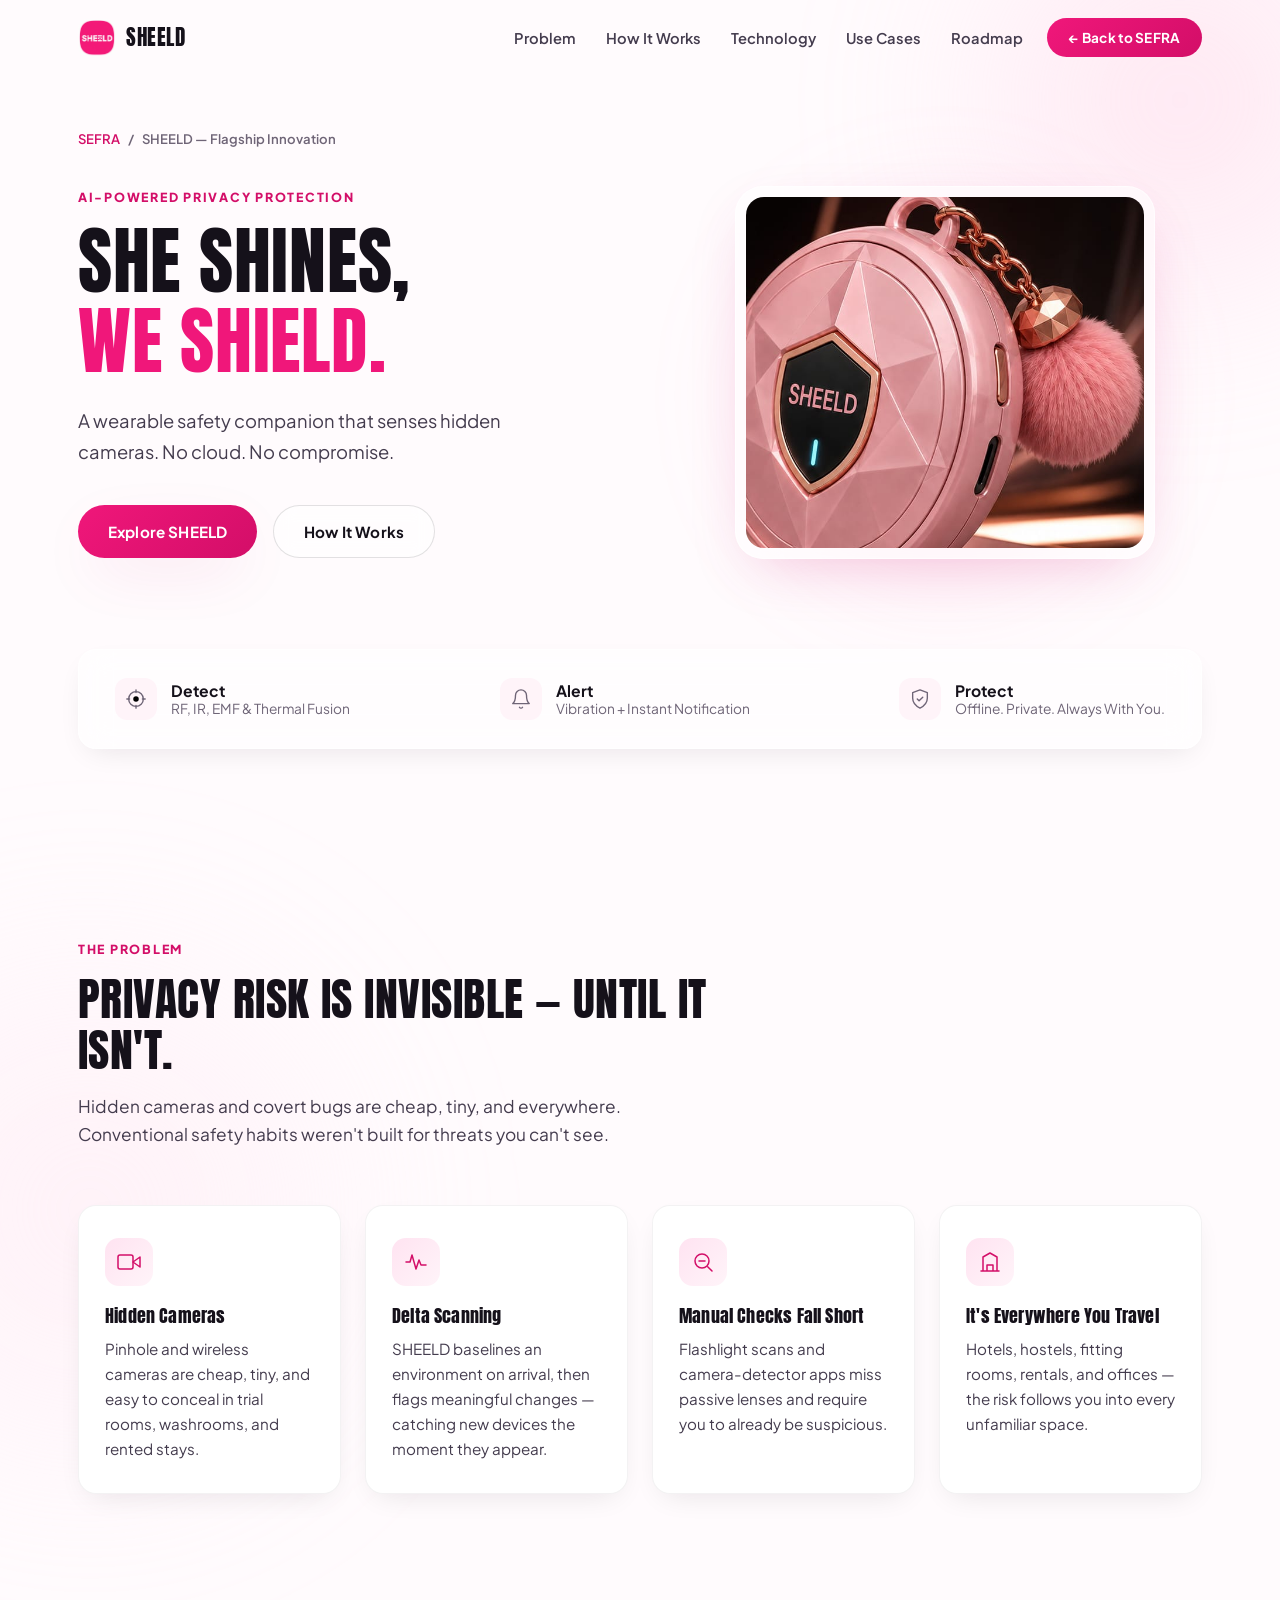
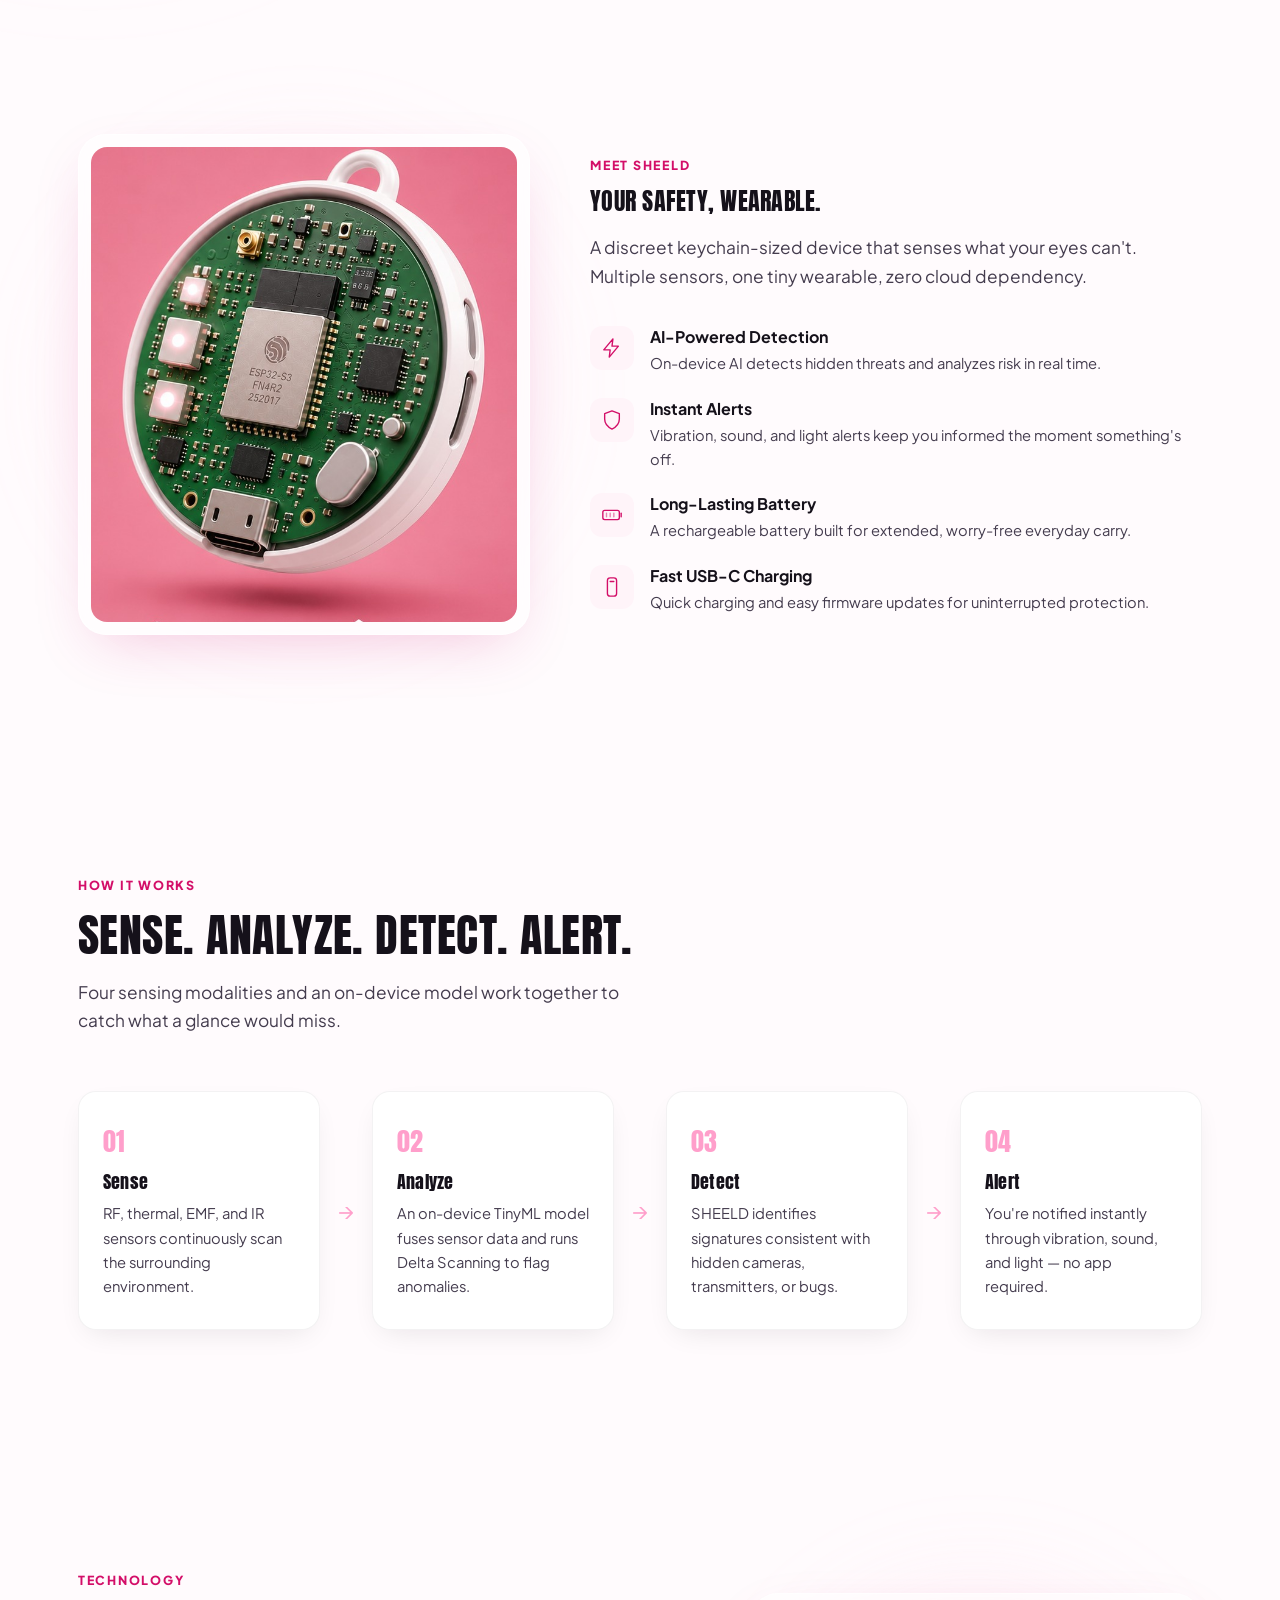
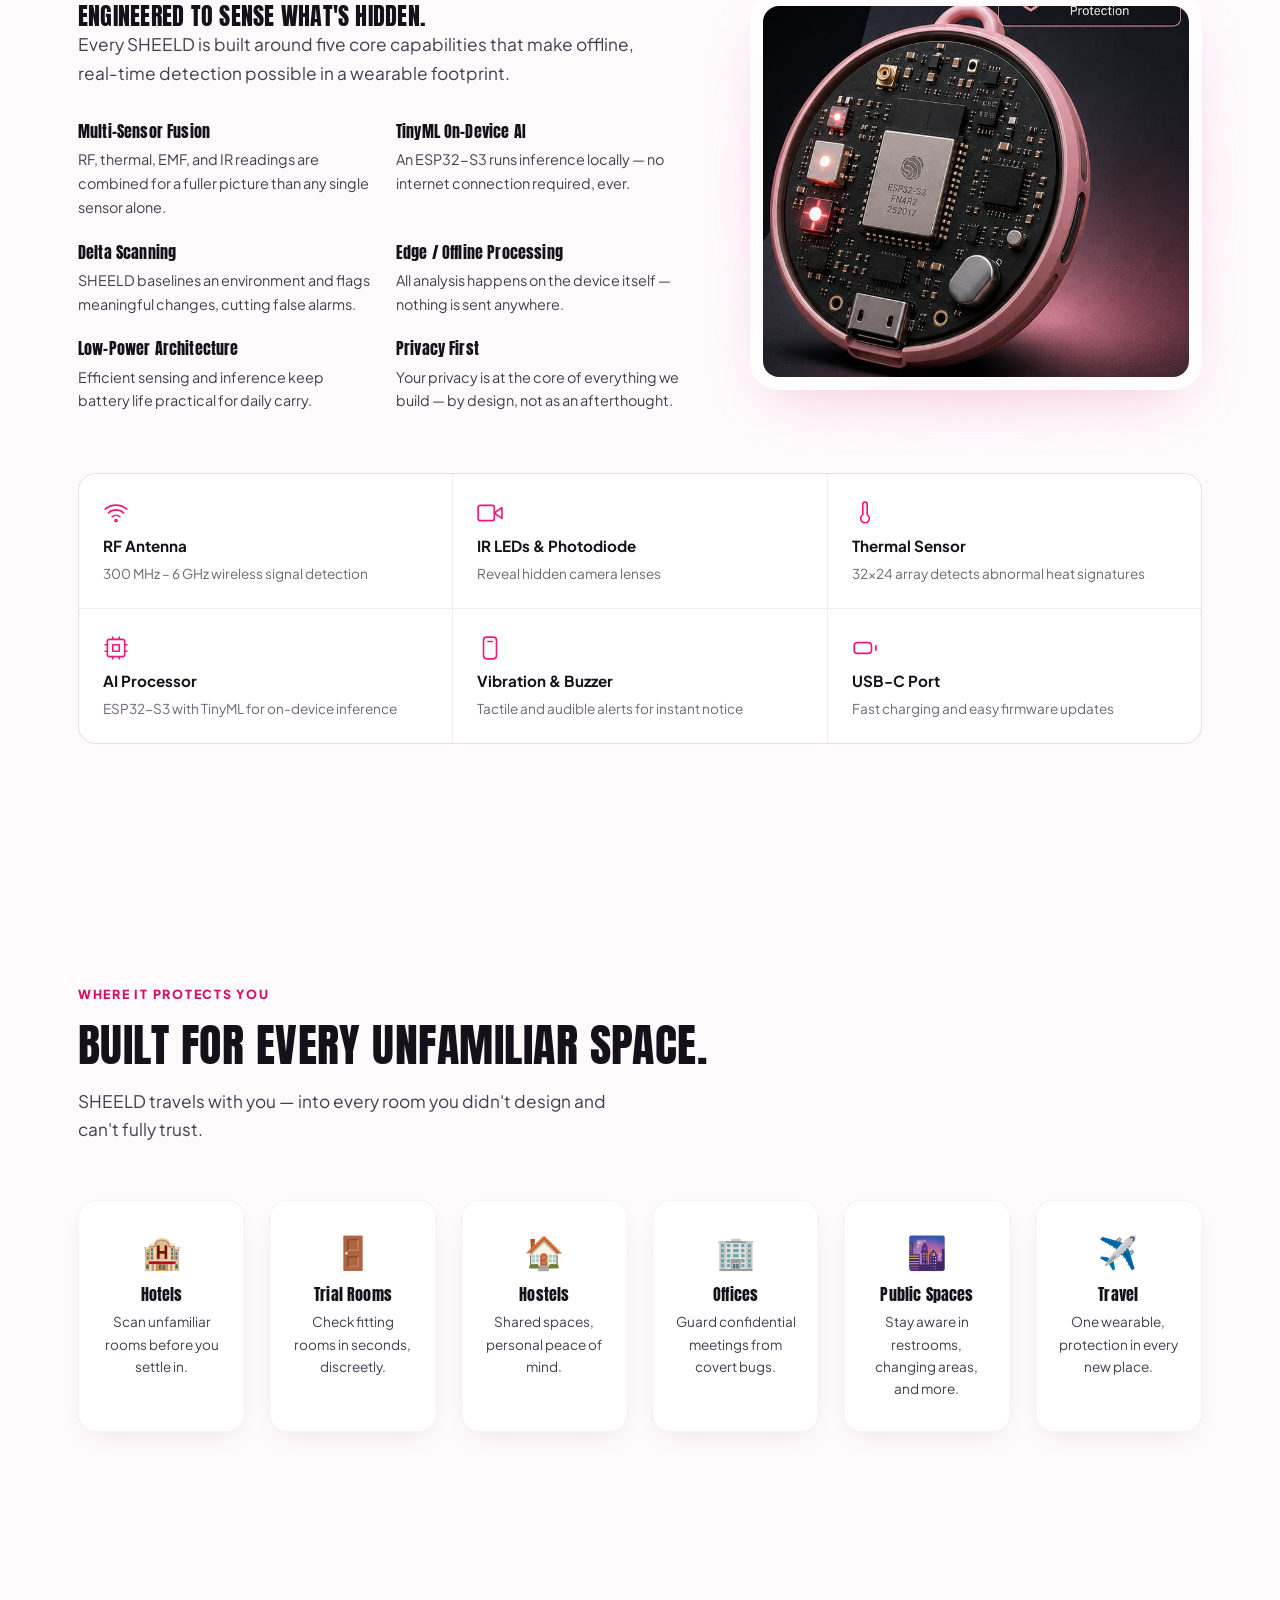
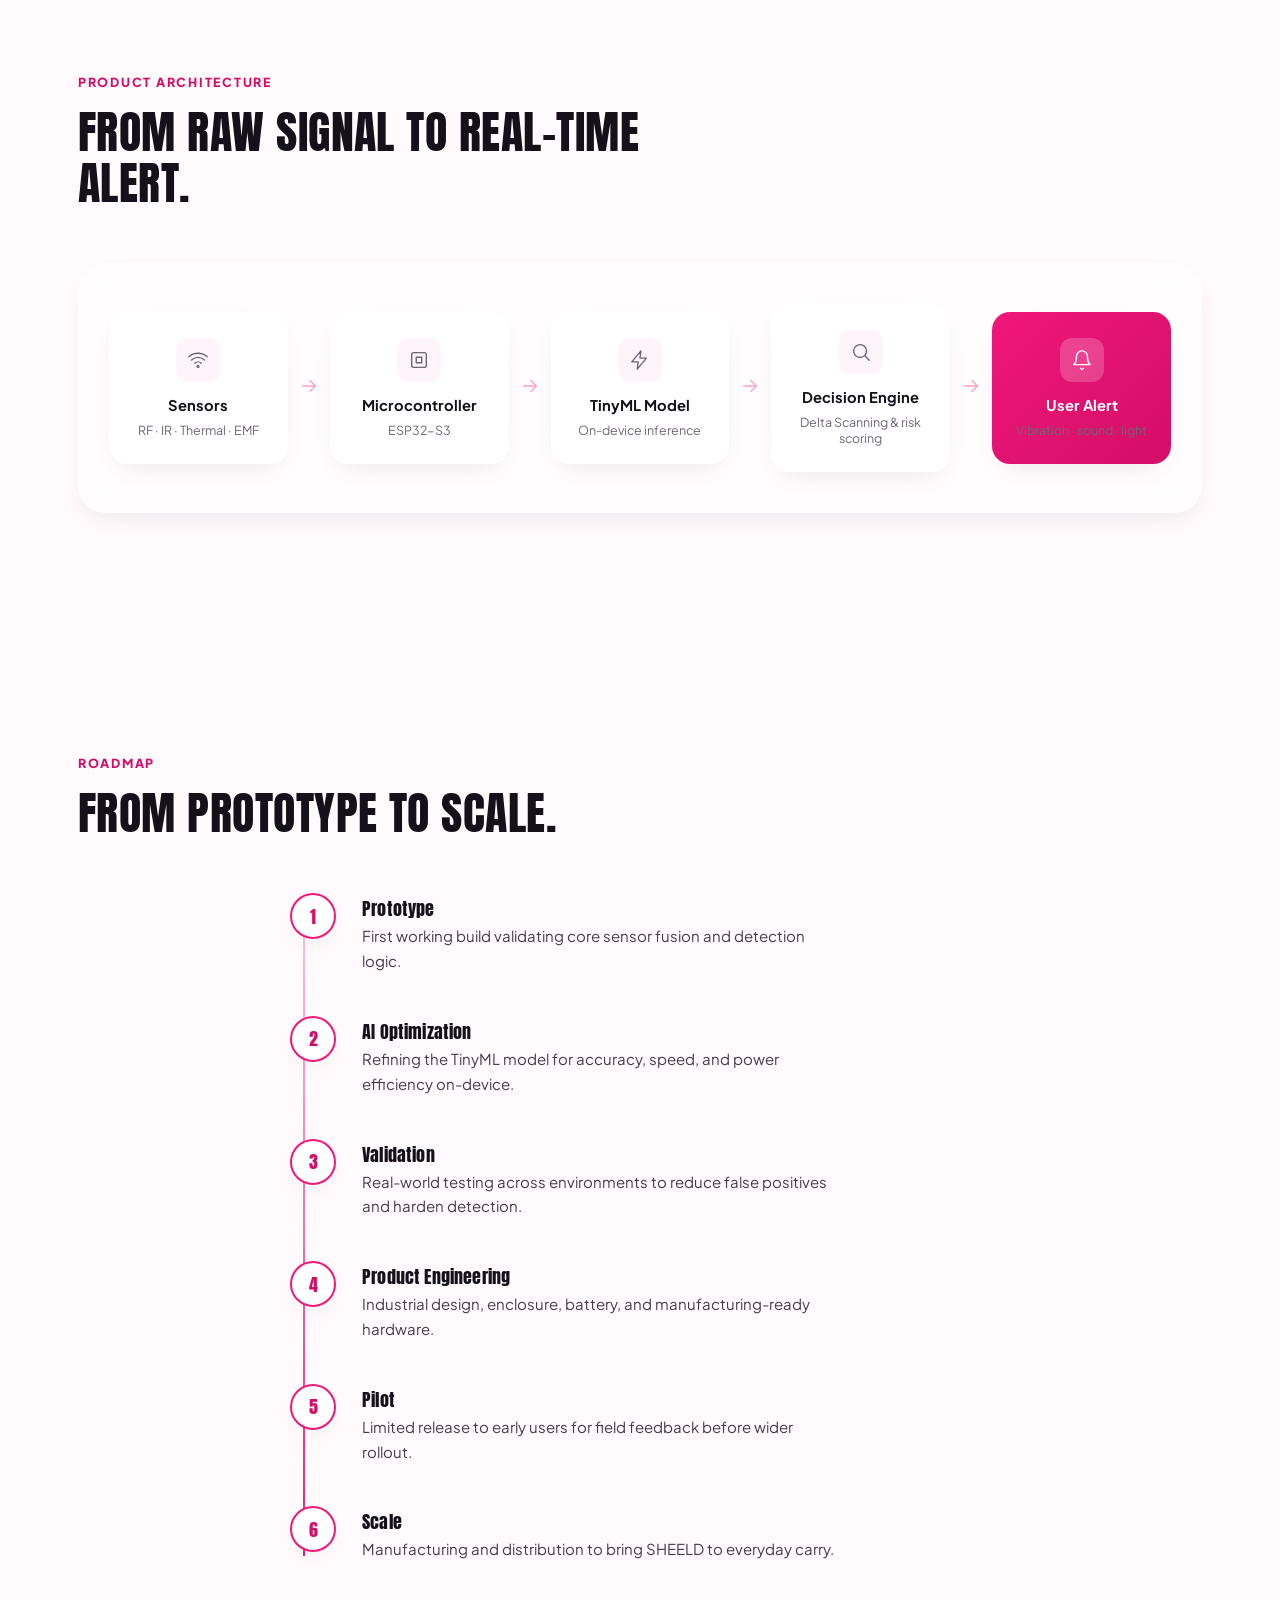
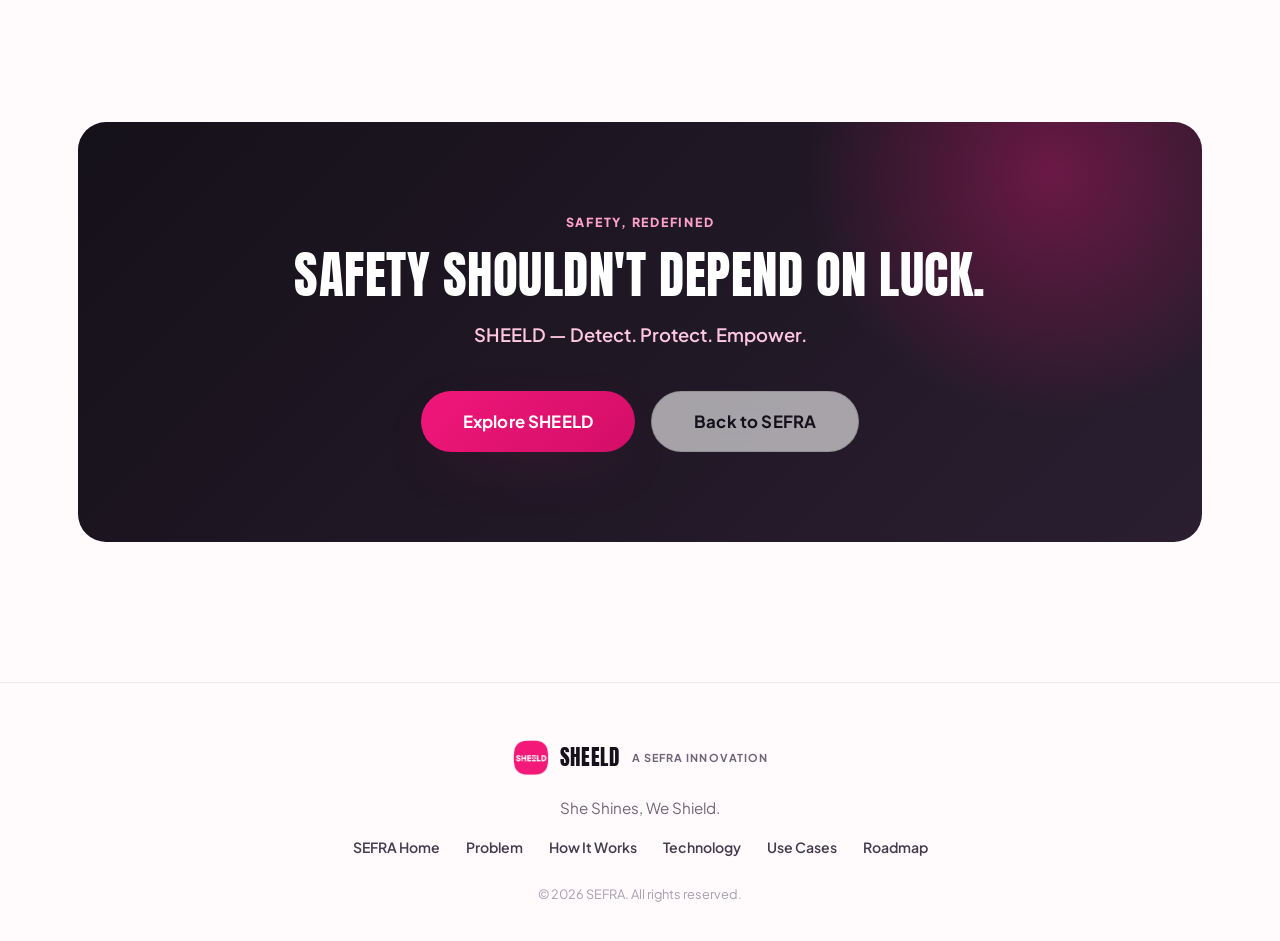
==== sheeld.html @ 766edb79 "Restructure site around SEFRA as parent brand Rebuild the homepage information architecture so SEFRA" ====
<!DOCTYPE html>
<html lang="en">
<head>
<meta charset="UTF-8">
<meta name="viewport" content="width=device-width, initial-scale=1.0">
<title>SHEELD — A SEFRA Innovation | AI-Powered Privacy Protection</title>
<meta name="description" content="SHEELD is SEFRA's flagship wearable — an AI safety companion that senses hidden cameras, RF bugs, and abnormal heat, then alerts you instantly. Offline. Private. Always with you.">
<link rel="icon" type="image/png" href="assets/logo.png">
<link rel="preconnect" href="https://fonts.googleapis.com">
<link rel="preconnect" href="https://fonts.gstatic.com" crossorigin>
<link href="https://fonts.googleapis.com/css2?family=Anton&family=Plus+Jakarta+Sans:wght@400;500;600;700;800&display=swap" rel="stylesheet">
<link rel="stylesheet" href="css/style.css">
</head>
<body>

<div class="bg-blob blob-a" aria-hidden="true"></div>
<div class="bg-blob blob-b" aria-hidden="true"></div>

<header class="nav" id="nav">
  <div class="nav-inner">
    <a href="index.html" class="brand">
      <img src="assets/logo.png" alt="SHEELD" class="brand-mark">
      <span class="brand-word">SHEELD</span>
    </a>
    <nav class="nav-links" id="navLinks">
      <a href="#problem">Problem</a>
      <a href="#how-it-works">How It Works</a>
      <a href="#technology">Technology</a>
      <a href="#use-cases">Use Cases</a>
      <a href="#roadmap">Roadmap</a>
    </nav>
    <a href="index.html" class="btn btn-primary btn-small nav-cta">← Back to SEFRA</a>
    <button class="nav-toggle" id="navToggle" aria-label="Toggle menu" aria-expanded="false">
      <span></span><span></span><span></span>
    </button>
  </div>
</header>

<main id="top">

  <div class="crumb-bar">
    <p class="crumb-bar-inner">
      <a href="index.html">SEFRA</a> <span>/</span> <span>SHEELD — Flagship Innovation</span>
    </p>
  </div>

  <!-- HERO -->
  <section class="hero" style="padding-top:36px;">
    <div class="hero-inner">
      <div class="hero-copy reveal">
        <p class="eyebrow">AI-POWERED PRIVACY PROTECTION</p>
        <h1 class="hero-title">
          <span class="line line-ink">She Shines,</span>
          <span class="line line-pink">We Shield.</span>
        </h1>
        <p class="hero-sub">A wearable safety companion that senses hidden cameras. No cloud. No compromise.</p>
        <div class="hero-actions">
          <a href="#meet" class="btn btn-primary">Explore SHEELD</a>
          <a href="#how-it-works" class="btn btn-ghost">How It Works</a>
        </div>
      </div>
      <div class="hero-visual reveal">
        <div class="hero-glow" aria-hidden="true"></div>
        <div class="hero-card float">
          <img src="assets/hero-device-crop.png" alt="SHEELD wearable safety device" loading="eager">
        </div>
      </div>
    </div>
    <div class="hero-strip reveal">
      <div class="strip-item">
        <span class="strip-icon" aria-hidden="true">
          <svg viewBox="0 0 24 24"><circle cx="12" cy="12" r="3"></circle><circle cx="12" cy="12" r="8" fill="none" stroke="currentColor" stroke-width="1.5"></circle><path d="M12 2v3M12 19v3M2 12h3M19 12h3" stroke="currentColor" stroke-width="1.5" stroke-linecap="round"></path></svg>
        </span>
        <div><strong>Detect</strong><span>RF, IR, EMF &amp; Thermal Fusion</span></div>
      </div>
      <div class="strip-item">
        <span class="strip-icon" aria-hidden="true">
          <svg viewBox="0 0 24 24" fill="none" stroke="currentColor" stroke-width="1.5" stroke-linecap="round" stroke-linejoin="round"><path d="M18 8a6 6 0 0 0-12 0c0 7-3 9-3 9h18s-3-2-3-9"></path><path d="M13.7 21a2 2 0 0 1-3.4 0"></path></svg>
        </span>
        <div><strong>Alert</strong><span>Vibration + Instant Notification</span></div>
      </div>
      <div class="strip-item">
        <span class="strip-icon" aria-hidden="true">
          <svg viewBox="0 0 24 24" fill="none" stroke="currentColor" stroke-width="1.5" stroke-linecap="round" stroke-linejoin="round"><path d="M12 2 4 5v6c0 5 3.4 8.7 8 11 4.6-2.3 8-6 8-11V5l-8-3z"></path><path d="m9 12 2 2 4-4"></path></svg>
        </span>
        <div><strong>Protect</strong><span>Offline. Private. Always With You.</span></div>
      </div>
    </div>
  </section>

  <!-- PROBLEM -->
  <section class="section" id="problem">
    <div class="section-head reveal">
      <p class="eyebrow">THE PROBLEM</p>
      <h2>Privacy risk is invisible — until it isn't.</h2>
      <p class="section-sub">Hidden cameras and covert bugs are cheap, tiny, and everywhere. Conventional safety habits weren't built for threats you can't see.</p>
    </div>
    <div class="grid grid-4">
      <div class="card reveal">
        <span class="card-icon" aria-hidden="true">
          <svg viewBox="0 0 24 24" fill="none" stroke="currentColor" stroke-width="1.5" stroke-linecap="round" stroke-linejoin="round"><path d="M23 7 16 12l7 5V7Z"></path><rect x="1" y="5" width="15" height="14" rx="2"></rect></svg>
        </span>
        <h3>Hidden Cameras</h3>
        <p>Pinhole and wireless cameras are cheap, tiny, and easy to conceal in trial rooms, washrooms, and rented stays.</p>
      </div>
      <div class="card reveal">
        <span class="card-icon" aria-hidden="true">
          <svg viewBox="0 0 24 24" fill="none" stroke="currentColor" stroke-width="1.5" stroke-linecap="round" stroke-linejoin="round"><path d="M2 12h4l2-7 4 14 3-9 2 5h5"></path></svg>
        </span>
        <h3>Delta Scanning</h3>
        <p>SHEELD baselines an environment on arrival, then flags meaningful changes — catching new devices the moment they appear.</p>
      </div>
      <div class="card reveal">
        <span class="card-icon" aria-hidden="true">
          <svg viewBox="0 0 24 24" fill="none" stroke="currentColor" stroke-width="1.5" stroke-linecap="round" stroke-linejoin="round"><circle cx="11" cy="11" r="7"></circle><path d="m21 21-4.3-4.3M8 11h6"></path></svg>
        </span>
        <h3>Manual Checks Fall Short</h3>
        <p>Flashlight scans and camera-detector apps miss passive lenses and require you to already be suspicious.</p>
      </div>
      <div class="card reveal">
        <span class="card-icon" aria-hidden="true">
          <svg viewBox="0 0 24 24" fill="none" stroke="currentColor" stroke-width="1.5" stroke-linecap="round" stroke-linejoin="round"><path d="M3 21h18M5 21V7l7-4 7 4v14M9 21v-6h6v6"></path></svg>
        </span>
        <h3>It's Everywhere You Travel</h3>
        <p>Hotels, hostels, fitting rooms, rentals, and offices — the risk follows you into every unfamiliar space.</p>
      </div>
    </div>
  </section>

  <!-- MEET SHEELD -->
  <section class="section" id="meet">
    <div class="meet-grid">
      <div class="meet-visual reveal">
        <div class="meet-glow" aria-hidden="true"></div>
        <div class="meet-card">
          <img src="assets/device-top-crop.png" alt="SHEELD internal hardware — ESP32-S3 sensor board" loading="lazy">
        </div>
      </div>
      <div class="meet-copy reveal">
        <p class="eyebrow">MEET SHEELD</p>
        <h2>Your safety, wearable.</h2>
        <p class="section-sub">A discreet keychain-sized device that senses what your eyes can't. Multiple sensors, one tiny wearable, zero cloud dependency.</p>
        <ul class="feature-list">
          <li>
            <span class="feature-icon" aria-hidden="true">
              <svg viewBox="0 0 24 24" fill="none" stroke="currentColor" stroke-width="1.5" stroke-linecap="round" stroke-linejoin="round"><path d="M13 2 3 14h7l-1 8 10-12h-7l1-8Z"></path></svg>
            </span>
            <div><strong>AI-Powered Detection</strong><p>On-device AI detects hidden threats and analyzes risk in real time.</p></div>
          </li>
          <li>
            <span class="feature-icon" aria-hidden="true">
              <svg viewBox="0 0 24 24" fill="none" stroke="currentColor" stroke-width="1.5" stroke-linecap="round" stroke-linejoin="round"><path d="M12 2 4 5v6c0 5 3.4 8.7 8 11 4.6-2.3 8-6 8-11V5l-8-3z"></path></svg>
            </span>
            <div><strong>Instant Alerts</strong><p>Vibration, sound, and light alerts keep you informed the moment something's off.</p></div>
          </li>
          <li>
            <span class="feature-icon" aria-hidden="true">
              <svg viewBox="0 0 24 24" fill="none" stroke="currentColor" stroke-width="1.5" stroke-linecap="round" stroke-linejoin="round"><rect x="2" y="7" width="18" height="10" rx="2"></rect><path d="M22 10v4"></path><path d="M6 10v4M10 10v4M14 10v4" stroke-opacity=".5"></path></svg>
            </span>
            <div><strong>Long-Lasting Battery</strong><p>A rechargeable battery built for extended, worry-free everyday carry.</p></div>
          </li>
          <li>
            <span class="feature-icon" aria-hidden="true">
              <svg viewBox="0 0 24 24" fill="none" stroke="currentColor" stroke-width="1.5" stroke-linecap="round" stroke-linejoin="round"><rect x="7" y="2" width="10" height="20" rx="3"></rect><path d="M10 6h4"></path></svg>
            </span>
            <div><strong>Fast USB-C Charging</strong><p>Quick charging and easy firmware updates for uninterrupted protection.</p></div>
          </li>
        </ul>
      </div>
    </div>
  </section>

  <!-- HOW IT WORKS -->
  <section class="section" id="how-it-works">
    <div class="section-head reveal">
      <p class="eyebrow">HOW IT WORKS</p>
      <h2>Sense. Analyze. Detect. Alert.</h2>
      <p class="section-sub">Four sensing modalities and an on-device model work together to catch what a glance would miss.</p>
    </div>
    <div class="flow">
      <div class="flow-step reveal">
        <div class="flow-num">01</div>
        <h3>Sense</h3>
        <p>RF, thermal, EMF, and IR sensors continuously scan the surrounding environment.</p>
      </div>
      <div class="flow-arrow" aria-hidden="true">→</div>
      <div class="flow-step reveal">
        <div class="flow-num">02</div>
        <h3>Analyze</h3>
        <p>An on-device TinyML model fuses sensor data and runs Delta Scanning to flag anomalies.</p>
      </div>
      <div class="flow-arrow" aria-hidden="true">→</div>
      <div class="flow-step reveal">
        <div class="flow-num">03</div>
        <h3>Detect</h3>
        <p>SHEELD identifies signatures consistent with hidden cameras, transmitters, or bugs.</p>
      </div>
      <div class="flow-arrow" aria-hidden="true">→</div>
      <div class="flow-step reveal">
        <div class="flow-num">04</div>
        <h3>Alert</h3>
        <p>You're notified instantly through vibration, sound, and light — no app required.</p>
      </div>
    </div>
  </section>

  <!-- TECHNOLOGY -->
  <section class="section" id="technology">
    <div class="tech-grid">
      <div class="tech-copy reveal">
        <p class="eyebrow">TECHNOLOGY</p>
        <h2>Engineered to sense what's hidden.</h2>
        <p class="section-sub">Every SHEELD is built around five core capabilities that make offline, real-time detection possible in a wearable footprint.</p>
        <div class="grid grid-2 tech-pillars">
          <div class="pillar">
            <h4>Multi-Sensor Fusion</h4>
            <p>RF, thermal, EMF, and IR readings are combined for a fuller picture than any single sensor alone.</p>
          </div>
          <div class="pillar">
            <h4>TinyML On-Device AI</h4>
            <p>An ESP32-S3 runs inference locally — no internet connection required, ever.</p>
          </div>
          <div class="pillar">
            <h4>Delta Scanning</h4>
            <p>SHEELD baselines an environment and flags meaningful changes, cutting false alarms.</p>
          </div>
          <div class="pillar">
            <h4>Edge / Offline Processing</h4>
            <p>All analysis happens on the device itself — nothing is sent anywhere.</p>
          </div>
          <div class="pillar">
            <h4>Low-Power Architecture</h4>
            <p>Efficient sensing and inference keep battery life practical for daily carry.</p>
          </div>
          <div class="pillar">
            <h4>Privacy First</h4>
            <p>Your privacy is at the core of everything we build — by design, not as an afterthought.</p>
          </div>
        </div>
      </div>
      <div class="tech-visual reveal">
        <div class="tech-glow" aria-hidden="true"></div>
        <div class="tech-card">
          <img src="assets/device-back-crop.png" alt="SHEELD circuit board with RF, IR, and thermal sensors" loading="lazy">
        </div>
      </div>
    </div>
    <div class="spec-strip reveal">
      <div class="spec-item">
        <svg viewBox="0 0 24 24" fill="none" stroke="currentColor" stroke-width="1.5" stroke-linecap="round" stroke-linejoin="round"><path d="M2 8.5a15 15 0 0 1 20 0M5 12a10 10 0 0 1 14 0M8.5 15.5a5 5 0 0 1 7 0"></path><circle cx="12" cy="19" r="1"></circle></svg>
        <strong>RF Antenna</strong><span>300 MHz – 6 GHz wireless signal detection</span>
      </div>
      <div class="spec-item">
        <svg viewBox="0 0 24 24" fill="none" stroke="currentColor" stroke-width="1.5" stroke-linecap="round" stroke-linejoin="round"><path d="m23 7-7 5 7 5V7Z"></path><rect x="1" y="5" width="15" height="14" rx="2"></rect></svg>
        <strong>IR LEDs &amp; Photodiode</strong><span>Reveal hidden camera lenses</span>
      </div>
      <div class="spec-item">
        <svg viewBox="0 0 24 24" fill="none" stroke="currentColor" stroke-width="1.5" stroke-linecap="round" stroke-linejoin="round"><path d="M10 13.5V4a2 2 0 1 1 4 0v9.5a4 4 0 1 1-4 0Z"></path></svg>
        <strong>Thermal Sensor</strong><span>32×24 array detects abnormal heat signatures</span>
      </div>
      <div class="spec-item">
        <svg viewBox="0 0 24 24" fill="none" stroke="currentColor" stroke-width="1.5" stroke-linecap="round" stroke-linejoin="round"><rect x="4" y="4" width="16" height="16" rx="2"></rect><path d="M9 9h6v6H9z"></path><path d="M9 2v2M15 2v2M9 20v2M15 20v2M2 9h2M2 15h2M20 9h2M20 15h2"></path></svg>
        <strong>AI Processor</strong><span>ESP32-S3 with TinyML for on-device inference</span>
      </div>
      <div class="spec-item">
        <svg viewBox="0 0 24 24" fill="none" stroke="currentColor" stroke-width="1.5" stroke-linecap="round" stroke-linejoin="round"><rect x="6" y="2" width="12" height="20" rx="3"></rect><path d="M10 6h4"></path></svg>
        <strong>Vibration &amp; Buzzer</strong><span>Tactile and audible alerts for instant notice</span>
      </div>
      <div class="spec-item">
        <svg viewBox="0 0 24 24" fill="none" stroke="currentColor" stroke-width="1.5" stroke-linecap="round" stroke-linejoin="round"><rect x="2" y="7" width="16" height="10" rx="3"></rect><path d="M22 10v4"></path></svg>
        <strong>USB-C Port</strong><span>Fast charging and easy firmware updates</span>
      </div>
    </div>
  </section>

  <!-- USE CASES -->
  <section class="section" id="use-cases">
    <div class="section-head reveal">
      <p class="eyebrow">WHERE IT PROTECTS YOU</p>
      <h2>Built for every unfamiliar space.</h2>
      <p class="section-sub">SHEELD travels with you — into every room you didn't design and can't fully trust.</p>
    </div>
    <div class="grid grid-6 use-cases">
      <div class="use-card reveal">
        <span class="use-emoji" aria-hidden="true">🏨</span>
        <h4>Hotels</h4>
        <p>Scan unfamiliar rooms before you settle in.</p>
      </div>
      <div class="use-card reveal">
        <span class="use-emoji" aria-hidden="true">🚪</span>
        <h4>Trial Rooms</h4>
        <p>Check fitting rooms in seconds, discreetly.</p>
      </div>
      <div class="use-card reveal">
        <span class="use-emoji" aria-hidden="true">🏠</span>
        <h4>Hostels</h4>
        <p>Shared spaces, personal peace of mind.</p>
      </div>
      <div class="use-card reveal">
        <span class="use-emoji" aria-hidden="true">🏢</span>
        <h4>Offices</h4>
        <p>Guard confidential meetings from covert bugs.</p>
      </div>
      <div class="use-card reveal">
        <span class="use-emoji" aria-hidden="true">🌆</span>
        <h4>Public Spaces</h4>
        <p>Stay aware in restrooms, changing areas, and more.</p>
      </div>
      <div class="use-card reveal">
        <span class="use-emoji" aria-hidden="true">✈️</span>
        <h4>Travel</h4>
        <p>One wearable, protection in every new place.</p>
      </div>
    </div>
  </section>

  <!-- ARCHITECTURE -->
  <section class="section" id="architecture">
    <div class="section-head reveal">
      <p class="eyebrow">PRODUCT ARCHITECTURE</p>
      <h2>From raw signal to real-time alert.</h2>
    </div>
    <div class="arch-flow reveal">
      <div class="arch-node">
        <span class="arch-icon" aria-hidden="true">
          <svg viewBox="0 0 24 24" fill="none" stroke="currentColor" stroke-width="1.5" stroke-linecap="round" stroke-linejoin="round"><path d="M2 8.5a15 15 0 0 1 20 0M5 12a10 10 0 0 1 14 0M8.5 15.5a5 5 0 0 1 7 0"></path><circle cx="12" cy="19" r="1"></circle></svg>
        </span>
        <strong>Sensors</strong>
        <span>RF · IR · Thermal · EMF</span>
      </div>
      <div class="arch-arrow" aria-hidden="true"><svg viewBox="0 0 24 24" fill="none" stroke="currentColor" stroke-width="1.5" stroke-linecap="round" stroke-linejoin="round"><path d="M5 12h14M13 6l6 6-6 6"></path></svg></div>
      <div class="arch-node">
        <span class="arch-icon" aria-hidden="true">
          <svg viewBox="0 0 24 24" fill="none" stroke="currentColor" stroke-width="1.5" stroke-linecap="round" stroke-linejoin="round"><rect x="4" y="4" width="16" height="16" rx="2"></rect><path d="M9 9h6v6H9z"></path></svg>
        </span>
        <strong>Microcontroller</strong>
        <span>ESP32-S3</span>
      </div>
      <div class="arch-arrow" aria-hidden="true"><svg viewBox="0 0 24 24" fill="none" stroke="currentColor" stroke-width="1.5" stroke-linecap="round" stroke-linejoin="round"><path d="M5 12h14M13 6l6 6-6 6"></path></svg></div>
      <div class="arch-node">
        <span class="arch-icon" aria-hidden="true">
          <svg viewBox="0 0 24 24" fill="none" stroke="currentColor" stroke-width="1.5" stroke-linecap="round" stroke-linejoin="round"><path d="M13 2 3 14h7l-1 8 10-12h-7l1-8Z"></path></svg>
        </span>
        <strong>TinyML Model</strong>
        <span>On-device inference</span>
      </div>
      <div class="arch-arrow" aria-hidden="true"><svg viewBox="0 0 24 24" fill="none" stroke="currentColor" stroke-width="1.5" stroke-linecap="round" stroke-linejoin="round"><path d="M5 12h14M13 6l6 6-6 6"></path></svg></div>
      <div class="arch-node">
        <span class="arch-icon" aria-hidden="true">
          <svg viewBox="0 0 24 24" fill="none" stroke="currentColor" stroke-width="1.5" stroke-linecap="round" stroke-linejoin="round"><circle cx="11" cy="11" r="7"></circle><path d="m21 21-4.3-4.3"></path></svg>
        </span>
        <strong>Decision Engine</strong>
        <span>Delta Scanning &amp; risk scoring</span>
      </div>
      <div class="arch-arrow" aria-hidden="true"><svg viewBox="0 0 24 24" fill="none" stroke="currentColor" stroke-width="1.5" stroke-linecap="round" stroke-linejoin="round"><path d="M5 12h14M13 6l6 6-6 6"></path></svg></div>
      <div class="arch-node arch-node-accent">
        <span class="arch-icon" aria-hidden="true">
          <svg viewBox="0 0 24 24" fill="none" stroke="currentColor" stroke-width="1.5" stroke-linecap="round" stroke-linejoin="round"><path d="M18 8a6 6 0 0 0-12 0c0 7-3 9-3 9h18s-3-2-3-9"></path><path d="M13.7 21a2 2 0 0 1-3.4 0"></path></svg>
        </span>
        <strong>User Alert</strong>
        <span>Vibration · sound · light</span>
      </div>
    </div>
  </section>

  <!-- ROADMAP -->
  <section class="section" id="roadmap">
    <div class="section-head reveal">
      <p class="eyebrow">ROADMAP</p>
      <h2>From prototype to scale.</h2>
    </div>
    <div class="timeline">
      <div class="timeline-item reveal">
        <div class="timeline-dot">1</div>
        <div class="timeline-content"><h4>Prototype</h4><p>First working build validating core sensor fusion and detection logic.</p></div>
      </div>
      <div class="timeline-item reveal">
        <div class="timeline-dot">2</div>
        <div class="timeline-content"><h4>AI Optimization</h4><p>Refining the TinyML model for accuracy, speed, and power efficiency on-device.</p></div>
      </div>
      <div class="timeline-item reveal">
        <div class="timeline-dot">3</div>
        <div class="timeline-content"><h4>Validation</h4><p>Real-world testing across environments to reduce false positives and harden detection.</p></div>
      </div>
      <div class="timeline-item reveal">
        <div class="timeline-dot">4</div>
        <div class="timeline-content"><h4>Product Engineering</h4><p>Industrial design, enclosure, battery, and manufacturing-ready hardware.</p></div>
      </div>
      <div class="timeline-item reveal">
        <div class="timeline-dot">5</div>
        <div class="timeline-content"><h4>Pilot</h4><p>Limited release to early users for field feedback before wider rollout.</p></div>
      </div>
      <div class="timeline-item reveal">
        <div class="timeline-dot">6</div>
        <div class="timeline-content"><h4>Scale</h4><p>Manufacturing and distribution to bring SHEELD to everyday carry.</p></div>
      </div>
    </div>
  </section>

  <!-- FINAL CTA -->
  <section class="cta-section">
    <div class="cta-card reveal">
      <p class="eyebrow eyebrow-light">SAFETY, REDEFINED</p>
      <h2>Safety shouldn't depend on luck.</h2>
      <p class="cta-tagline">SHEELD — Detect. Protect. Empower.</p>
      <div class="cta-actions">
        <a href="#meet" class="btn btn-primary btn-large">Explore SHEELD</a>
        <a href="index.html" class="btn btn-ghost btn-large">Back to SEFRA</a>
      </div>
    </div>
  </section>

</main>

<footer class="footer">
  <div class="footer-inner">
    <div class="footer-brand">
      <img src="assets/logo.png" alt="SHEELD" class="brand-mark">
      <span class="brand-word">SHEELD</span>
      <span class="brand-sub">A SEFRA Innovation</span>
    </div>
    <p class="footer-tagline">She Shines, We Shield.</p>
    <nav class="footer-links">
      <a href="index.html">SEFRA Home</a>
      <a href="#problem">Problem</a>
      <a href="#how-it-works">How It Works</a>
      <a href="#technology">Technology</a>
      <a href="#use-cases">Use Cases</a>
      <a href="#roadmap">Roadmap</a>
    </nav>
    <p class="footer-copy">© 2026 SEFRA. All rights reserved.</p>
  </div>
</footer>

<script src="js/main.js"></script>
</body>
</html>
---- css/style.css ----
/* ---------- Tokens ---------- */
:root {
  --pink-50: #FFF4F9;
  --pink-100: #FFE3F1;
  --pink-200: #FFC6E1;
  --pink-300: #FF9FCB;
  --pink-500: #F0177A;
  --pink-600: #D30E68;
  --pink-700: #A80B55;
  --ink-900: #15111A;
  --ink-800: #211C29;
  --ink-700: #443C4E;
  --ink-500: #6F6577;
  --ink-300: #A79EAE;
  --white: #FFFFFF;
  --surface: #FFFFFF;
  --bg: #FFFBFD;

  --glass-bg: rgba(255, 255, 255, 0.55);
  --glass-border: rgba(255, 255, 255, 0.6);
  --shadow-soft: 0 20px 60px -20px rgba(208, 30, 120, 0.25);
  --shadow-card: 0 10px 30px -12px rgba(21, 17, 26, 0.12);

  --font-display: "Anton", "Archivo Black", sans-serif;
  --font-body: "Plus Jakarta Sans", "Inter", -apple-system, sans-serif;

  --container: 1180px;
  --radius-lg: 28px;
  --radius-md: 18px;
  --radius-sm: 12px;
}

* { box-sizing: border-box; }
html { scroll-behavior: smooth; }

body {
  margin: 0;
  font-family: var(--font-body);
  color: var(--ink-900);
  background: var(--bg);
  overflow-x: hidden;
  -webkit-font-smoothing: antialiased;
}

img { max-width: 100%; display: block; }

h1, h2, h3, h4 {
  font-family: var(--font-display);
  font-weight: 400;
  text-transform: uppercase;
  letter-spacing: 0.01em;
  line-height: 1.08;
  margin: 0;
}

p { line-height: 1.65; color: var(--ink-700); margin: 0; }

a { color: inherit; text-decoration: none; }

/* ---------- Background blobs ---------- */
.bg-blob {
  position: fixed;
  border-radius: 50%;
  filter: blur(90px);
  z-index: -1;
  opacity: 0.5;
  pointer-events: none;
}
.blob-a {
  width: 520px; height: 520px;
  top: -160px; right: -160px;
  background: radial-gradient(circle, var(--pink-200), transparent 70%);
}
.blob-b {
  width: 620px; height: 620px;
  top: 900px; left: -220px;
  background: radial-gradient(circle, var(--pink-100), transparent 70%);
}

/* ---------- Buttons ---------- */
.btn {
  display: inline-flex;
  align-items: center;
  justify-content: center;
  gap: 8px;
  padding: 16px 30px;
  border-radius: 999px;
  font-weight: 700;
  font-size: 0.95rem;
  letter-spacing: 0.01em;
  transition: transform 0.25s ease, box-shadow 0.25s ease, background 0.25s ease;
  cursor: pointer;
  border: none;
  white-space: nowrap;
}
.btn-primary {
  background: linear-gradient(135deg, var(--pink-500), var(--pink-600));
  color: var(--white);
  box-shadow: var(--shadow-soft);
}
.btn-primary:hover { transform: translateY(-3px); box-shadow: 0 24px 50px -16px rgba(208, 30, 120, 0.4); }
.btn-ghost {
  background: rgba(255,255,255,0.6);
  color: var(--ink-900);
  border: 1.5px solid rgba(21,17,26,0.12);
  backdrop-filter: blur(10px);
}
.btn-ghost:hover { border-color: var(--pink-500); color: var(--pink-600); transform: translateY(-3px); }
.btn-small { padding: 11px 22px; font-size: 0.85rem; }
.btn-large { padding: 19px 42px; font-size: 1.05rem; }

/* ---------- Nav ---------- */
.nav {
  position: fixed;
  top: 0; left: 0; right: 0;
  z-index: 100;
  padding: 18px 0;
  transition: all 0.3s ease;
}
.nav.scrolled {
  padding: 10px 0;
  background: rgba(255, 251, 253, 0.75);
  backdrop-filter: blur(16px);
  box-shadow: 0 8px 30px -14px rgba(21,17,26,0.15);
}
.nav-inner {
  max-width: var(--container);
  margin: 0 auto;
  padding: 0 28px;
  display: flex;
  align-items: center;
  gap: 24px;
}
.brand {
  display: flex;
  align-items: center;
  gap: 10px;
  margin-right: auto;
}
.brand-mark {
  width: 38px; height: 38px;
  border-radius: 10px;
  object-fit: cover;
}
.brand-word {
  font-family: var(--font-display);
  font-size: 1.3rem;
  letter-spacing: 0.03em;
  color: var(--ink-900);
}
.nav-links {
  display: flex;
  gap: 30px;
}
.nav-links a {
  font-size: 0.92rem;
  font-weight: 600;
  color: var(--ink-700);
  position: relative;
  padding: 6px 0;
  transition: color 0.2s ease;
}
.nav-links a:hover { color: var(--pink-600); }
.nav-links a::after {
  content: "";
  position: absolute;
  left: 0; bottom: 0;
  width: 0; height: 2px;
  background: var(--pink-500);
  transition: width 0.25s ease;
}
.nav-links a:hover::after { width: 100%; }
.nav-cta { flex-shrink: 0; }
.nav-toggle {
  display: none;
  flex-direction: column;
  gap: 5px;
  background: none;
  border: none;
  padding: 8px;
  cursor: pointer;
}
.nav-toggle span {
  width: 22px; height: 2px;
  background: var(--ink-900);
  border-radius: 2px;
  transition: all 0.25s ease;
}

/* ---------- Layout helpers ---------- */
.section {
  max-width: var(--container);
  margin: 0 auto;
  padding: 120px 28px;
}
.section-head { max-width: 640px; margin-bottom: 56px; }
.section-head.center { margin-left: auto; margin-right: auto; text-align: center; }
.eyebrow {
  font-size: 0.78rem;
  font-weight: 800;
  letter-spacing: 0.14em;
  color: var(--pink-600);
  margin: 0 0 14px;
}
.eyebrow-light { color: var(--pink-300); }
.section-head h2 {
  font-size: clamp(2rem, 4vw, 2.9rem);
  margin-bottom: 18px;
}
.section-sub { font-size: 1.08rem; max-width: 560px; }

.grid { display: grid; gap: 24px; }
.grid-2 { grid-template-columns: repeat(2, 1fr); }
.grid-4 { grid-template-columns: repeat(4, 1fr); }
.grid-6 { grid-template-columns: repeat(6, 1fr); }

/* ---------- Hero ---------- */
.hero {
  max-width: var(--container);
  margin: 0 auto;
  padding: 168px 28px 70px;
}
.hero-inner {
  display: grid;
  grid-template-columns: 1.05fr 0.95fr;
  align-items: center;
  gap: 40px;
}
.hero-title {
  font-size: clamp(2.8rem, 6vw, 4.6rem);
  display: flex;
  flex-direction: column;
}
.line-ink { color: var(--ink-900); }
.line-pink { color: var(--pink-500); }
.hero-sub {
  margin-top: 26px;
  font-size: 1.15rem;
  max-width: 480px;
}
.hero-actions {
  margin-top: 38px;
  display: flex;
  gap: 16px;
  flex-wrap: wrap;
}
.hero-visual { position: relative; display: flex; justify-content: center; }
.hero-glow {
  position: absolute;
  width: 420px; height: 420px;
  background: radial-gradient(circle, var(--pink-300), transparent 70%);
  filter: blur(60px);
  opacity: 0.55;
  border-radius: 50%;
}
.hero-card {
  position: relative;
  width: min(420px, 90%);
  border-radius: var(--radius-lg);
  overflow: hidden;
  background: var(--glass-bg);
  border: 1px solid var(--glass-border);
  backdrop-filter: blur(20px);
  box-shadow: var(--shadow-soft);
  padding: 10px;
}
.hero-card img { border-radius: calc(var(--radius-lg) - 10px); }
.float { animation: floaty 5s ease-in-out infinite; }
@keyframes floaty {
  0%, 100% { transform: translateY(0); }
  50% { transform: translateY(-16px); }
}

.hero-strip {
  margin-top: 90px;
  display: flex;
  justify-content: space-between;
  gap: 20px;
  padding: 28px 36px;
  border-radius: var(--radius-md);
  background: var(--glass-bg);
  border: 1px solid var(--glass-border);
  backdrop-filter: blur(16px);
  box-shadow: var(--shadow-card);
  flex-wrap: wrap;
}
.strip-item { display: flex; align-items: center; gap: 14px; }
.strip-icon {
  width: 42px; height: 42px;
  border-radius: 12px;
  display: flex; align-items: center; justify-content: center;
  background: var(--pink-50);
  color: var(--pink-600);
  flex-shrink: 0;
}
.strip-icon svg { width: 22px; height: 22px; }
.strip-item div { display: flex; flex-direction: column; }
.strip-item strong { font-size: 0.98rem; }
.strip-item span { font-size: 0.86rem; color: var(--ink-500); }

/* ---------- Cards ---------- */
.card {
  background: var(--surface);
  border-radius: var(--radius-md);
  padding: 32px 26px;
  box-shadow: var(--shadow-card);
  border: 1px solid rgba(21,17,26,0.05);
  transition: transform 0.3s ease, box-shadow 0.3s ease;
}
.card:hover { transform: translateY(-8px); box-shadow: var(--shadow-soft); }
.card-icon {
  width: 48px; height: 48px;
  border-radius: 14px;
  background: linear-gradient(135deg, var(--pink-100), var(--pink-50));
  color: var(--pink-600);
  display: flex; align-items: center; justify-content: center;
  margin-bottom: 20px;
}
.card-icon svg { width: 24px; height: 24px; }
.card h3 { font-size: 1.15rem; margin-bottom: 10px; text-transform: none; }
.card p { font-size: 0.95rem; }

/* ---------- Meet SHEELD ---------- */
.meet-grid {
  display: grid;
  grid-template-columns: 0.85fr 1.15fr;
  gap: 60px;
  align-items: center;
}
.meet-visual, .tech-visual { position: relative; }
.meet-glow, .tech-glow {
  position: absolute;
  inset: -40px;
  background: radial-gradient(circle, var(--pink-200), transparent 65%);
  filter: blur(50px);
  opacity: 0.6;
  z-index: -1;
}
.meet-card, .tech-card {
  border-radius: var(--radius-lg);
  overflow: hidden;
  background: var(--glass-bg);
  border: 1px solid var(--glass-border);
  backdrop-filter: blur(20px);
  box-shadow: var(--shadow-soft);
  padding: 12px;
}
.meet-card img, .tech-card img { border-radius: calc(var(--radius-lg) - 12px); }
.meet-copy h2 { margin-bottom: 18px; }
.meet-copy .section-sub { margin-bottom: 36px; }

.feature-list { list-style: none; margin: 0; padding: 0; display: flex; flex-direction: column; gap: 22px; }
.feature-list li { display: flex; gap: 16px; align-items: flex-start; }
.feature-icon {
  width: 44px; height: 44px;
  border-radius: 12px;
  background: var(--pink-50);
  color: var(--pink-600);
  display: flex; align-items: center; justify-content: center;
  flex-shrink: 0;
}
.feature-icon svg { width: 22px; height: 22px; }
.feature-list strong { font-size: 1rem; display: block; margin-bottom: 4px; }
.feature-list p { font-size: 0.92rem; }

/* ---------- How it works ---------- */
.flow {
  display: flex;
  align-items: stretch;
  gap: 18px;
}
.flow-step {
  flex: 1;
  background: var(--surface);
  border-radius: var(--radius-md);
  padding: 30px 24px;
  box-shadow: var(--shadow-card);
  border: 1px solid rgba(21,17,26,0.05);
}
.flow-num {
  font-family: var(--font-display);
  font-size: 1.6rem;
  color: var(--pink-300);
  margin-bottom: 12px;
}
.flow-step h3 { font-size: 1.15rem; margin-bottom: 10px; text-transform: none; }
.flow-step p { font-size: 0.92rem; }
.flow-arrow {
  display: flex;
  align-items: center;
  justify-content: center;
  color: var(--pink-300);
  font-size: 1.4rem;
  flex-shrink: 0;
}

/* ---------- Technology ---------- */
.tech-grid {
  display: grid;
  grid-template-columns: 1.15fr 0.85fr;
  gap: 60px;
  align-items: center;
  margin-bottom: 60px;
}
.tech-pillars { margin-top: 36px; }
.pillar h4 { font-size: 1rem; text-transform: none; margin-bottom: 8px; color: var(--ink-900); }
.pillar p { font-size: 0.9rem; }

.spec-strip {
  display: grid;
  grid-template-columns: repeat(3, 1fr);
  gap: 1px;
  background: rgba(21,17,26,0.06);
  border-radius: var(--radius-md);
  overflow: hidden;
  border: 1px solid rgba(21,17,26,0.06);
}
.spec-item {
  background: var(--surface);
  padding: 26px 24px;
  display: flex;
  flex-direction: column;
  gap: 10px;
}
.spec-item svg { width: 26px; height: 26px; color: var(--pink-500); }
.spec-item strong { font-size: 0.95rem; }
.spec-item span { font-size: 0.85rem; color: var(--ink-500); }

/* ---------- Use cases ---------- */
.use-card {
  background: var(--surface);
  border-radius: var(--radius-md);
  padding: 30px 22px;
  text-align: center;
  box-shadow: var(--shadow-card);
  border: 1px solid rgba(21,17,26,0.05);
  transition: transform 0.3s ease, box-shadow 0.3s ease, background 0.3s ease;
}
.use-card:hover {
  transform: translateY(-8px);
  box-shadow: var(--shadow-soft);
  background: linear-gradient(180deg, var(--pink-50), var(--surface));
}
.use-emoji { font-size: 2rem; display: block; margin-bottom: 14px; }
.use-card h4 { font-size: 1rem; text-transform: none; margin-bottom: 8px; }
.use-card p { font-size: 0.85rem; }

/* ---------- Architecture ---------- */
.arch-flow {
  display: flex;
  align-items: center;
  justify-content: space-between;
  gap: 10px;
  padding: 40px 30px;
  background: var(--glass-bg);
  border: 1px solid var(--glass-border);
  backdrop-filter: blur(16px);
  border-radius: var(--radius-lg);
  box-shadow: var(--shadow-card);
}
.arch-node {
  flex: 1;
  background: var(--surface);
  border-radius: var(--radius-md);
  padding: 26px 16px;
  text-align: center;
  box-shadow: var(--shadow-card);
  display: flex;
  flex-direction: column;
  align-items: center;
  gap: 8px;
}
.arch-node-accent {
  background: linear-gradient(135deg, var(--pink-500), var(--pink-600));
  color: var(--white);
}
.arch-node-accent span { color: var(--white); }
.arch-icon {
  width: 44px; height: 44px;
  border-radius: 12px;
  background: var(--pink-50);
  color: var(--pink-600);
  display: flex; align-items: center; justify-content: center;
  margin-bottom: 6px;
}
.arch-node-accent .arch-icon { background: rgba(255,255,255,0.2); color: var(--white); }
.arch-icon svg { width: 22px; height: 22px; }
.arch-node strong { font-size: 0.92rem; }
.arch-node span { font-size: 0.78rem; color: var(--ink-500); }
.arch-arrow { color: var(--pink-300); flex-shrink: 0; }
.arch-arrow svg { width: 22px; height: 22px; }

/* ---------- Roadmap ---------- */
.timeline {
  position: relative;
  max-width: 720px;
  margin: 0 auto;
  padding-left: 10px;
}
.timeline::before {
  content: "";
  position: absolute;
  left: 23px; top: 6px; bottom: 6px;
  width: 2px;
  background: linear-gradient(var(--pink-200), var(--pink-500));
}
.timeline-item {
  position: relative;
  display: flex;
  gap: 26px;
  padding-bottom: 42px;
}
.timeline-item:last-child { padding-bottom: 0; }
.timeline-dot {
  position: relative;
  z-index: 1;
  width: 46px; height: 46px;
  border-radius: 50%;
  background: var(--white);
  border: 2px solid var(--pink-500);
  color: var(--pink-600);
  display: flex; align-items: center; justify-content: center;
  font-family: var(--font-display);
  font-size: 1.1rem;
  flex-shrink: 0;
  box-shadow: var(--shadow-card);
}
.timeline-content { padding-top: 6px; }
.timeline-content h4 { font-size: 1.1rem; text-transform: none; margin-bottom: 6px; }
.timeline-content p { font-size: 0.94rem; max-width: 480px; }

/* ---------- Final CTA ---------- */
.cta-section {
  padding: 40px 28px 140px;
  max-width: var(--container);
  margin: 0 auto;
}
.cta-card {
  background: linear-gradient(135deg, var(--ink-900), #2A1E30);
  border-radius: var(--radius-lg);
  padding: 90px 40px;
  text-align: center;
  color: var(--white);
  position: relative;
  overflow: hidden;
}
.cta-card::before {
  content: "";
  position: absolute;
  width: 500px; height: 500px;
  background: radial-gradient(circle, var(--pink-500), transparent 70%);
  opacity: 0.35;
  top: -200px; right: -100px;
  border-radius: 50%;
}
.cta-card h2 {
  color: var(--white);
  font-size: clamp(2rem, 4.5vw, 3.2rem);
  position: relative;
  max-width: 700px;
  margin: 0 auto 18px;
}
.cta-tagline {
  position: relative;
  color: var(--pink-200);
  font-size: 1.15rem;
  font-weight: 600;
  margin-bottom: 40px;
}
.cta-card .btn { position: relative; }

/* ---------- Footer ---------- */
.footer {
  border-top: 1px solid rgba(21,17,26,0.08);
  padding: 56px 28px 36px;
}
.footer-inner {
  max-width: var(--container);
  margin: 0 auto;
  display: flex;
  flex-direction: column;
  align-items: center;
  text-align: center;
  gap: 18px;
}
.footer-brand { display: flex; align-items: center; gap: 10px; }
.footer-tagline { font-size: 0.95rem; color: var(--ink-500); }
.footer-links { display: flex; gap: 26px; flex-wrap: wrap; justify-content: center; }
.footer-links a { font-size: 0.88rem; font-weight: 600; color: var(--ink-700); }
.footer-links a:hover { color: var(--pink-600); }
.footer-copy { font-size: 0.8rem; color: var(--ink-300); margin-top: 10px; }

/* ---------- Scroll reveal ---------- */
.reveal {
  opacity: 0;
  transform: translateY(28px);
  transition: opacity 0.7s ease, transform 0.7s ease;
}
.reveal.in-view { opacity: 1; transform: translateY(0); }

/* ---------- Responsive ---------- */
@media (max-width: 980px) {
  .hero-inner { grid-template-columns: 1fr; text-align: center; }
  .hero-copy { order: 1; }
  .hero-visual { order: 0; }
  .hero-actions { justify-content: center; }
  .hero-sub { margin-left: auto; margin-right: auto; }
  .meet-grid, .tech-grid { grid-template-columns: 1fr; }
  .tech-visual { order: -1; }
  .grid-4 { grid-template-columns: repeat(2, 1fr); }
  .grid-6 { grid-template-columns: repeat(3, 1fr); }
  .spec-strip { grid-template-columns: repeat(2, 1fr); }
  .flow { flex-direction: column; }
  .flow-arrow { transform: rotate(90deg); padding: 4px 0; }
  .arch-flow { flex-direction: column; }
  .arch-arrow { transform: rotate(90deg); }
  .nav-links { display: none; }
}

@media (max-width: 640px) {
  .section { padding: 90px 20px; }
  .hero { padding: 130px 20px 50px; }
  .hero-strip { flex-direction: column; }
  .grid-4, .grid-6 { grid-template-columns: repeat(2, 1fr); }
  .spec-strip { grid-template-columns: 1fr; }
  .nav-cta { display: none; }
  .nav-toggle { display: flex; }
  .cta-card { padding: 60px 24px; }
  .brand-word { font-size: 1.1rem; }

  .nav-links.open {
    display: flex;
    flex-direction: column;
    position: absolute;
    top: 100%; left: 20px; right: 20px;
    background: var(--white);
    border-radius: var(--radius-md);
    padding: 18px 24px;
    gap: 16px;
    box-shadow: var(--shadow-soft);
  }
  .nav-toggle.active span:nth-child(1) { transform: translateY(7px) rotate(45deg); }
  .nav-toggle.active span:nth-child(2) { opacity: 0; }
  .nav-toggle.active span:nth-child(3) { transform: translateY(-7px) rotate(-45deg); }
}

/* ================================================================
   SEFRA homepage additions
   ================================================================ */

/* Monogram brand mark (used where no image logo exists) */
.mark-sefra {
  width: 38px; height: 38px;
  border-radius: 10px;
  background: linear-gradient(135deg, var(--pink-500), var(--pink-600));
  color: var(--white);
  display: flex; align-items: center; justify-content: center;
  font-family: var(--font-display);
  font-size: 1.05rem;
  flex-shrink: 0;
}
.brand-sub {
  font-size: 0.68rem;
  font-weight: 700;
  letter-spacing: 0.1em;
  color: var(--ink-500);
  margin-left: 2px;
  text-transform: uppercase;
}

/* Breadcrumb bar (SHEELD page) */
.crumb-bar {
  max-width: var(--container);
  margin: 0 auto;
  padding: 128px 28px 0;
}
.crumb-bar-inner {
  display: flex;
  align-items: center;
  gap: 8px;
  font-size: 0.82rem;
  font-weight: 600;
  color: var(--ink-500);
}
.crumb-bar-inner a { color: var(--pink-600); }
.crumb-bar-inner a:hover { text-decoration: underline; }

/* Pills */
.pill-row {
  display: flex;
  flex-wrap: wrap;
  gap: 12px;
  margin-top: 30px;
}
.pill {
  padding: 10px 20px;
  border-radius: 999px;
  background: var(--pink-50);
  color: var(--pink-700);
  font-size: 0.85rem;
  font-weight: 700;
  border: 1px solid var(--pink-100);
}

/* Hero pulse visual (SEFRA) */
.pulse-visual {
  position: relative;
  width: 100%;
  aspect-ratio: 1 / 1;
  max-width: 420px;
  display: flex;
  align-items: center;
  justify-content: center;
}
.pulse-ring {
  position: absolute;
  border: 1.5px solid var(--pink-300);
  border-radius: 50%;
  opacity: 0.5;
  animation: pulseOut 4s ease-out infinite;
}
.pulse-ring:nth-child(1) { width: 40%; height: 40%; animation-delay: 0s; }
.pulse-ring:nth-child(2) { width: 40%; height: 40%; animation-delay: 1.3s; }
.pulse-ring:nth-child(3) { width: 40%; height: 40%; animation-delay: 2.6s; }
@keyframes pulseOut {
  0% { transform: scale(1); opacity: 0.6; }
  100% { transform: scale(2.4); opacity: 0; }
}
.pulse-core {
  position: relative;
  width: 150px; height: 150px;
  border-radius: 50%;
  background: linear-gradient(135deg, var(--pink-500), var(--pink-600));
  box-shadow: var(--shadow-soft);
  display: flex;
  align-items: center;
  justify-content: center;
  z-index: 1;
}
.pulse-core svg { width: 60px; height: 60px; color: var(--white); }
.pulse-orbit {
  position: absolute;
  inset: 0;
  border-radius: 50%;
  border: 1px dashed var(--pink-200);
  animation: spin 22s linear infinite;
}
.pulse-orbit::before {
  content: "";
  position: absolute;
  top: -4px; left: 50%;
  width: 9px; height: 9px;
  margin-left: -4.5px;
  border-radius: 50%;
  background: var(--pink-500);
}
@keyframes spin { to { transform: rotate(360deg); } }
.hero-flagship-chip {
  position: absolute;
  bottom: -6px; right: -6px;
  display: flex;
  align-items: center;
  gap: 10px;
  background: var(--surface);
  border-radius: 999px;
  padding: 8px 18px 8px 8px;
  box-shadow: var(--shadow-card);
  border: 1px solid rgba(21,17,26,0.06);
}
.hero-flagship-chip img { width: 34px; height: 34px; border-radius: 50%; object-fit: cover; }
.hero-flagship-chip span { font-size: 0.78rem; font-weight: 700; color: var(--ink-700); }

/* Flagship SHEELD teaser (section 03) */
.flagship {
  background: linear-gradient(180deg, var(--pink-50), var(--bg));
  border-radius: var(--radius-lg);
  padding: 70px 50px;
}
.flagship-grid {
  display: grid;
  grid-template-columns: 0.95fr 1.05fr;
  gap: 50px;
  align-items: center;
}
.flagship-label {
  display: inline-flex;
  align-items: center;
  gap: 8px;
  font-size: 0.75rem;
  font-weight: 800;
  letter-spacing: 0.14em;
  color: var(--pink-600);
  margin-bottom: 16px;
}
.flagship-name {
  font-size: clamp(2.6rem, 5vw, 3.6rem);
  color: var(--ink-900);
  margin-bottom: 10px;
}
.flagship-headline {
  font-family: var(--font-body);
  font-size: 1.3rem;
  font-weight: 700;
  text-transform: none;
  color: var(--ink-800);
  margin-bottom: 18px;
}
.flagship-copy { font-size: 1rem; margin-bottom: 26px; max-width: 480px; }
.flagship-tags { display: flex; flex-wrap: wrap; gap: 10px; margin-bottom: 32px; }
.flagship-tag {
  font-size: 0.78rem;
  font-weight: 700;
  padding: 8px 14px;
  border-radius: 999px;
  background: var(--surface);
  color: var(--ink-700);
  border: 1px solid rgba(21,17,26,0.08);
}
.flagship-visual { position: relative; }
.flagship-card {
  border-radius: var(--radius-lg);
  overflow: hidden;
  background: var(--glass-bg);
  border: 1px solid var(--glass-border);
  backdrop-filter: blur(20px);
  box-shadow: var(--shadow-soft);
  padding: 10px;
}
.flagship-card img { border-radius: calc(var(--radius-lg) - 10px); }

/* Portfolio (section 05) */
.portfolio-grid {
  display: grid;
  grid-template-columns: repeat(3, 1fr);
  gap: 24px;
}
.portfolio-card {
  background: var(--surface);
  border-radius: var(--radius-md);
  padding: 28px;
  box-shadow: var(--shadow-card);
  border: 1px solid rgba(21,17,26,0.05);
  display: flex;
  flex-direction: column;
  gap: 14px;
  transition: transform 0.3s ease, box-shadow 0.3s ease;
}
.portfolio-card.is-flagship {
  grid-column: span 3;
  flex-direction: row;
  align-items: center;
  gap: 30px;
  background: linear-gradient(135deg, var(--ink-900), #2A1E30);
  color: var(--white);
}
.portfolio-card:hover { transform: translateY(-6px); box-shadow: var(--shadow-soft); }
.portfolio-thumb {
  width: 84px; height: 84px;
  border-radius: 18px;
  overflow: hidden;
  flex-shrink: 0;
  background: var(--pink-50);
}
.portfolio-thumb img { width: 100%; height: 100%; object-fit: cover; }
.portfolio-card.is-flagship .portfolio-thumb { background: rgba(255,255,255,0.1); }
.status-tag {
  align-self: flex-start;
  font-size: 0.7rem;
  font-weight: 800;
  letter-spacing: 0.08em;
  text-transform: uppercase;
  padding: 5px 12px;
  border-radius: 999px;
  background: var(--pink-50);
  color: var(--pink-600);
}
.portfolio-card.is-flagship .status-tag { background: rgba(255,255,255,0.15); color: var(--pink-200); }
.portfolio-card h4 { font-size: 1.05rem; text-transform: none; margin: 0; }
.portfolio-card.is-flagship h4 { font-size: 1.6rem; font-family: var(--font-display); text-transform: uppercase; }
.portfolio-card p { font-size: 0.88rem; }
.portfolio-card.is-flagship p { color: rgba(255,255,255,0.75); font-size: 0.95rem; }
.portfolio-card .btn { align-self: flex-start; margin-top: auto; }

/* Technology / R&D (section 06) */
.techrd-grid {
  display: grid;
  grid-template-columns: 1fr 0.9fr;
  gap: 50px;
  align-items: center;
}
.chip-cloud { display: flex; flex-wrap: wrap; gap: 12px; margin-top: 32px; }
.chip {
  padding: 11px 18px;
  border-radius: 12px;
  background: var(--surface);
  border: 1px solid rgba(21,17,26,0.07);
  font-size: 0.86rem;
  font-weight: 700;
  color: var(--ink-800);
  box-shadow: var(--shadow-card);
}
.circuit-visual {
  position: relative;
  border-radius: var(--radius-lg);
  background: linear-gradient(160deg, var(--ink-900), #241927);
  aspect-ratio: 4 / 3.4;
  overflow: hidden;
  box-shadow: var(--shadow-soft);
}
.circuit-visual svg { width: 100%; height: 100%; }
.circuit-line {
  fill: none;
  stroke: var(--pink-500);
  stroke-width: 1.2;
  opacity: 0.55;
  stroke-dasharray: 6 8;
  animation: dash 6s linear infinite;
}
.circuit-line.alt { stroke: var(--pink-300); animation-duration: 9s; animation-direction: reverse; }
@keyframes dash { to { stroke-dashoffset: -140; } }
.circuit-node {
  fill: var(--pink-500);
  animation: nodePulse 2.6s ease-in-out infinite;
}
.circuit-node.n2 { animation-delay: 0.6s; fill: var(--pink-300); }
.circuit-node.n3 { animation-delay: 1.2s; }
@keyframes nodePulse {
  0%, 100% { opacity: 0.45; r: 3; }
  50% { opacity: 1; r: 4.5; }
}

/* Philosophy (section 07) */
.philosophy-band {
  background: var(--ink-900);
  border-radius: var(--radius-lg);
  padding: 70px 50px;
  color: var(--white);
}
.philosophy-band .eyebrow { color: var(--pink-300); }
.philosophy-band h2 { color: var(--white); }
.philosophy-band .section-sub { color: rgba(255,255,255,0.65); }
.philosophy-grid {
  margin-top: 40px;
  display: grid;
  grid-template-columns: repeat(4, 1fr);
  gap: 1px;
  background: rgba(255,255,255,0.1);
  border-radius: var(--radius-md);
  overflow: hidden;
}
.philosophy-item {
  background: rgba(255,255,255,0.03);
  padding: 26px 22px;
  font-size: 0.92rem;
  font-weight: 700;
  color: rgba(255,255,255,0.9);
}

/* Impact (section 08) */
.impact-grid { display: grid; grid-template-columns: repeat(4, 1fr); gap: 24px; }
.impact-card {
  text-align: center;
  padding: 40px 24px;
  border-radius: var(--radius-md);
  background: var(--surface);
  box-shadow: var(--shadow-card);
  border: 1px solid rgba(21,17,26,0.05);
}
.impact-icon {
  width: 56px; height: 56px;
  margin: 0 auto 20px;
  border-radius: 50%;
  background: linear-gradient(135deg, var(--pink-100), var(--pink-50));
  color: var(--pink-600);
  display: flex; align-items: center; justify-content: center;
}
.impact-icon svg { width: 26px; height: 26px; }
.impact-card h4 { font-size: 1.05rem; margin-bottom: 10px; text-transform: none; }
.impact-card p { font-size: 0.9rem; }

/* Team (section 09) */
.timeline-lite {
  display: grid;
  grid-template-columns: repeat(auto-fit, minmax(180px, 1fr));
  gap: 24px;
  margin-bottom: 60px;
}
.timeline-lite-item {
  padding: 22px;
  border-radius: var(--radius-md);
  background: var(--surface);
  box-shadow: var(--shadow-card);
  border: 1px solid rgba(21,17,26,0.05);
}
.timeline-lite-item h4 { font-size: 0.98rem; text-transform: none; margin-bottom: 8px; }
.timeline-lite-item p { font-size: 0.85rem; }
.team-note {
  text-align: center;
  padding: 50px 30px;
  border-radius: var(--radius-md);
  background: var(--pink-50);
  border: 1px dashed var(--pink-300);
}
.team-note p { color: var(--pink-700); font-weight: 600; }

/* Contact / final section (section 10) */
.contact-card { position: relative; }
.contact-details {
  position: relative;
  margin-top: 34px;
  display: flex;
  gap: 14px;
  flex-wrap: wrap;
  justify-content: center;
}
.contact-pill {
  font-size: 0.85rem;
  font-weight: 700;
  color: rgba(255,255,255,0.85);
  background: rgba(255,255,255,0.08);
  border: 1px solid rgba(255,255,255,0.15);
  padding: 10px 18px;
  border-radius: 999px;
}
.cta-actions { display: flex; gap: 16px; justify-content: center; flex-wrap: wrap; position: relative; }

@media (max-width: 980px) {
  .flagship { padding: 50px 26px; }
  .flagship-grid { grid-template-columns: 1fr; }
  .portfolio-grid { grid-template-columns: repeat(2, 1fr); }
  .portfolio-card.is-flagship { grid-column: span 2; flex-direction: column; text-align: center; align-items: center; }
  .techrd-grid { grid-template-columns: 1fr; }
  .circuit-visual { order: -1; }
  .philosophy-band { padding: 50px 26px; }
  .philosophy-grid { grid-template-columns: repeat(2, 1fr); }
  .impact-grid { grid-template-columns: repeat(2, 1fr); }
}
@media (max-width: 640px) {
  .portfolio-grid, .portfolio-card.is-flagship { grid-template-columns: 1fr; }
  .portfolio-card.is-flagship { grid-column: span 1; }
  .philosophy-grid { grid-template-columns: 1fr; }
  .impact-grid { grid-template-columns: 1fr; }
}
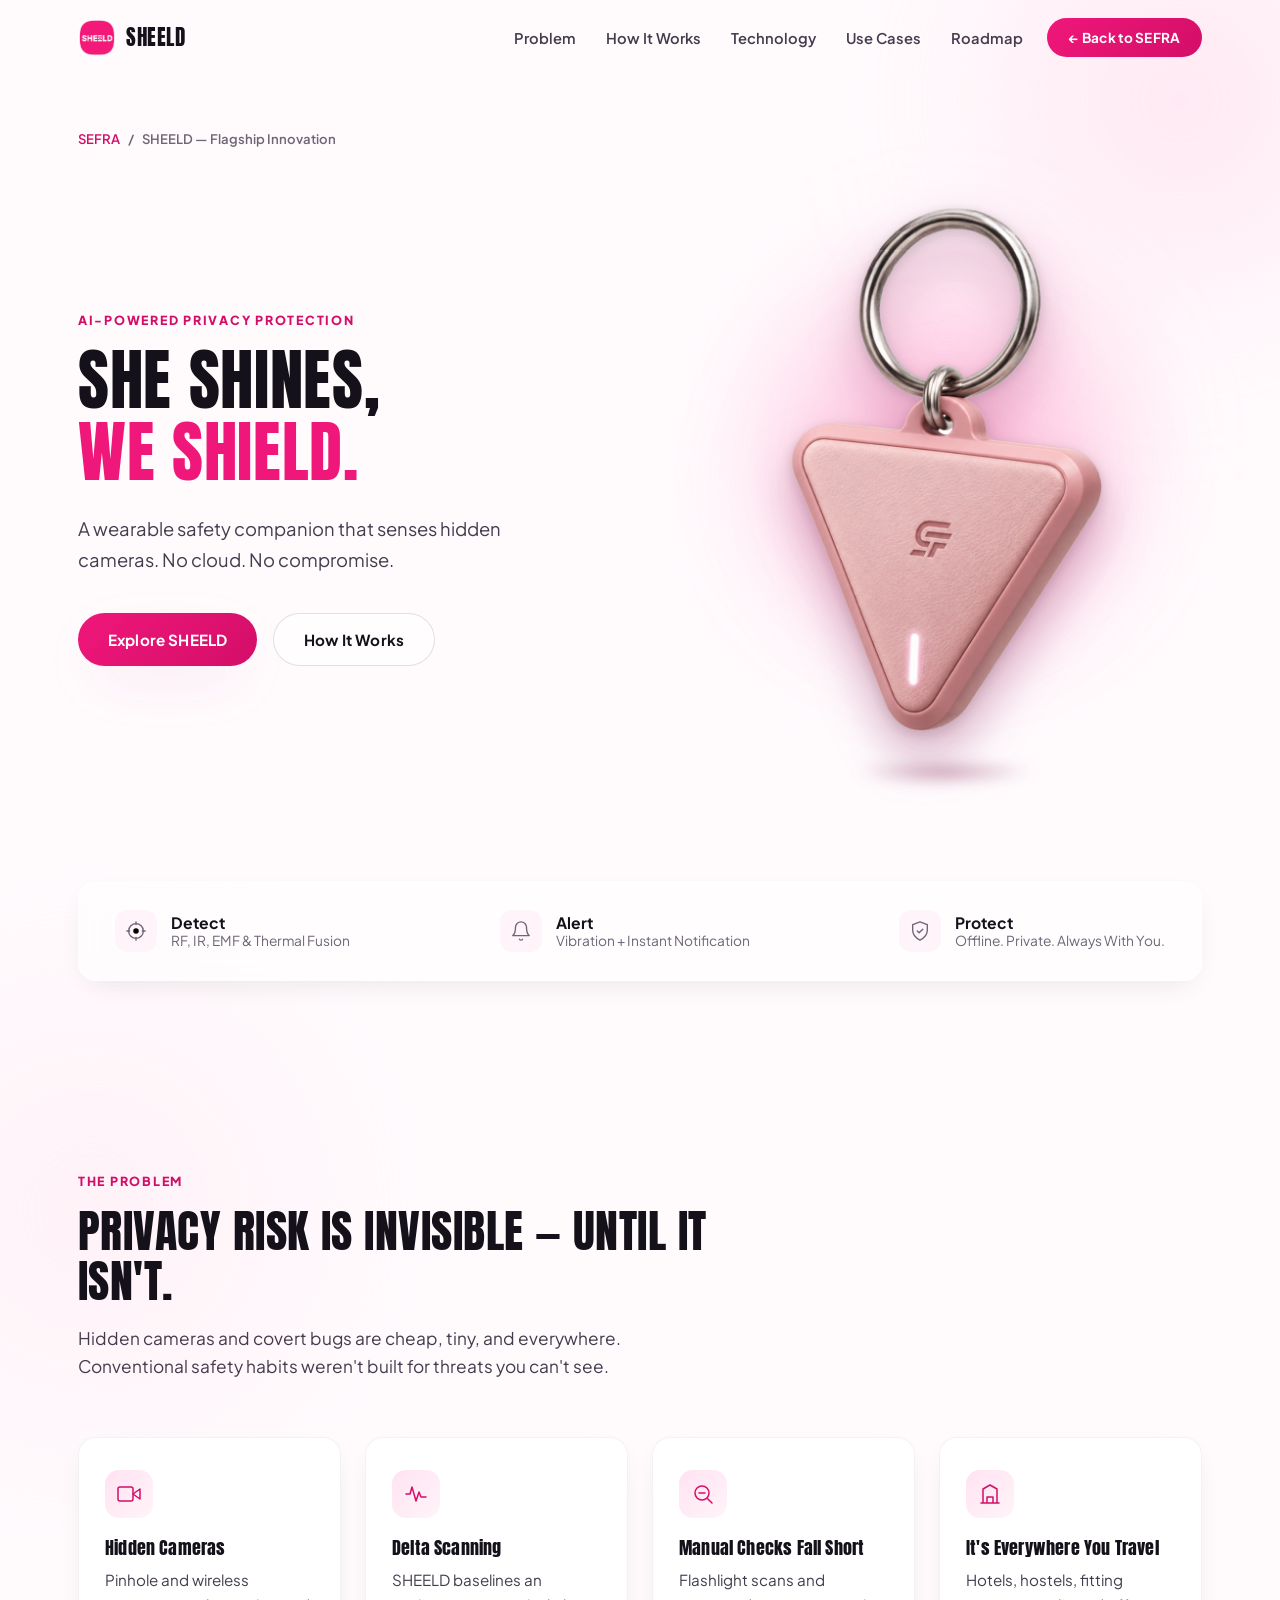
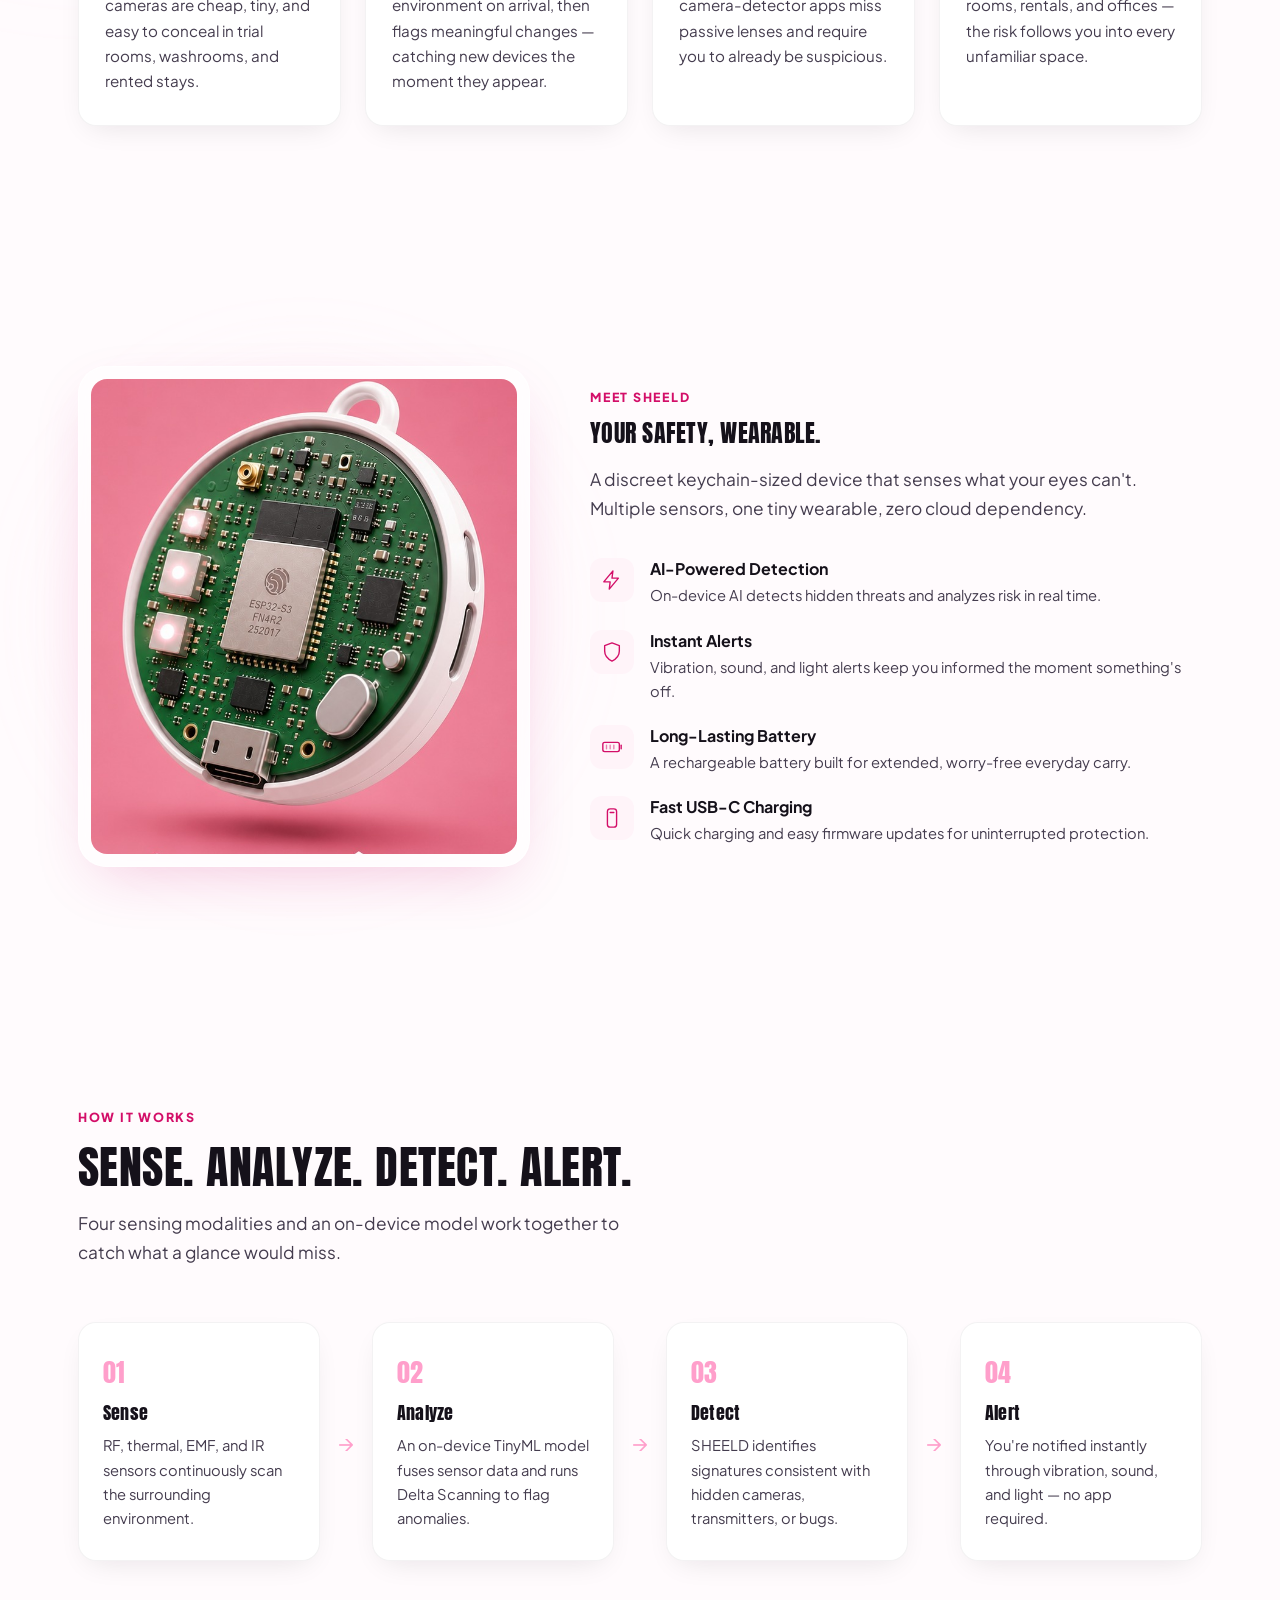
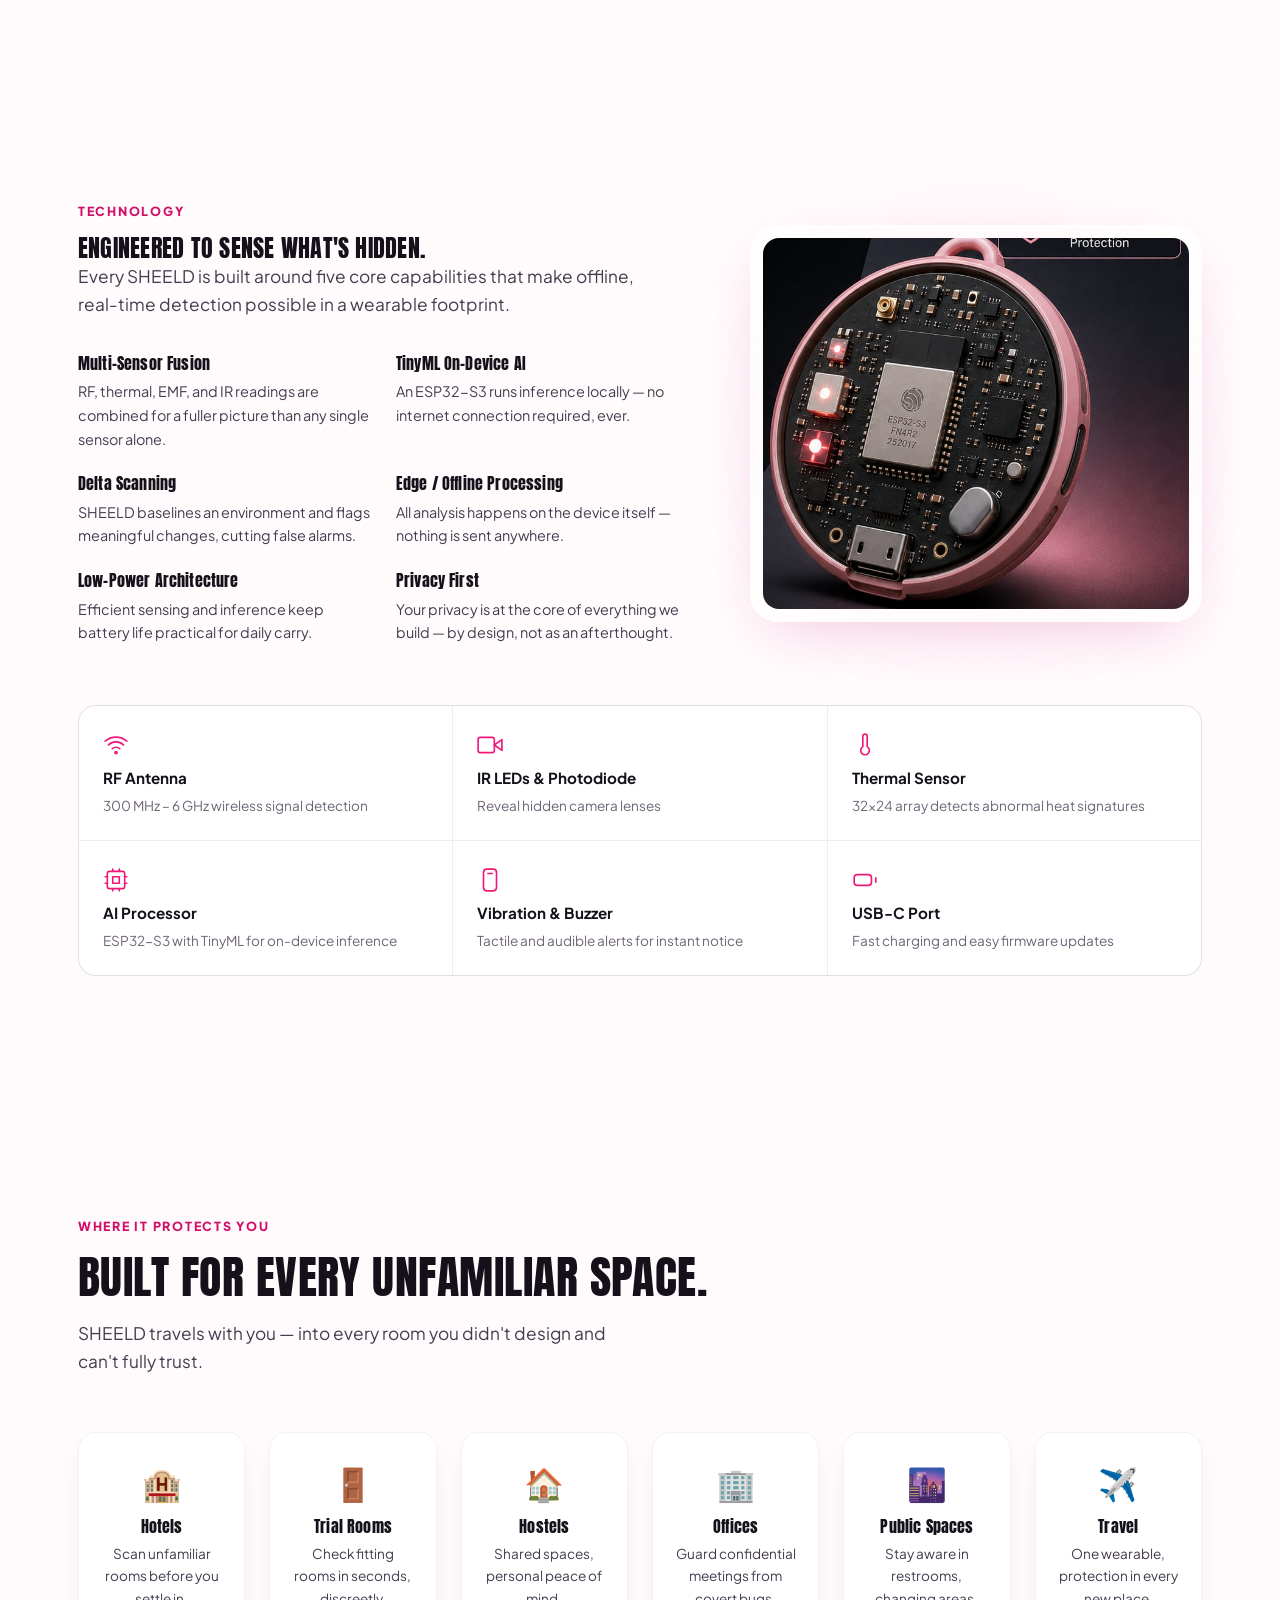
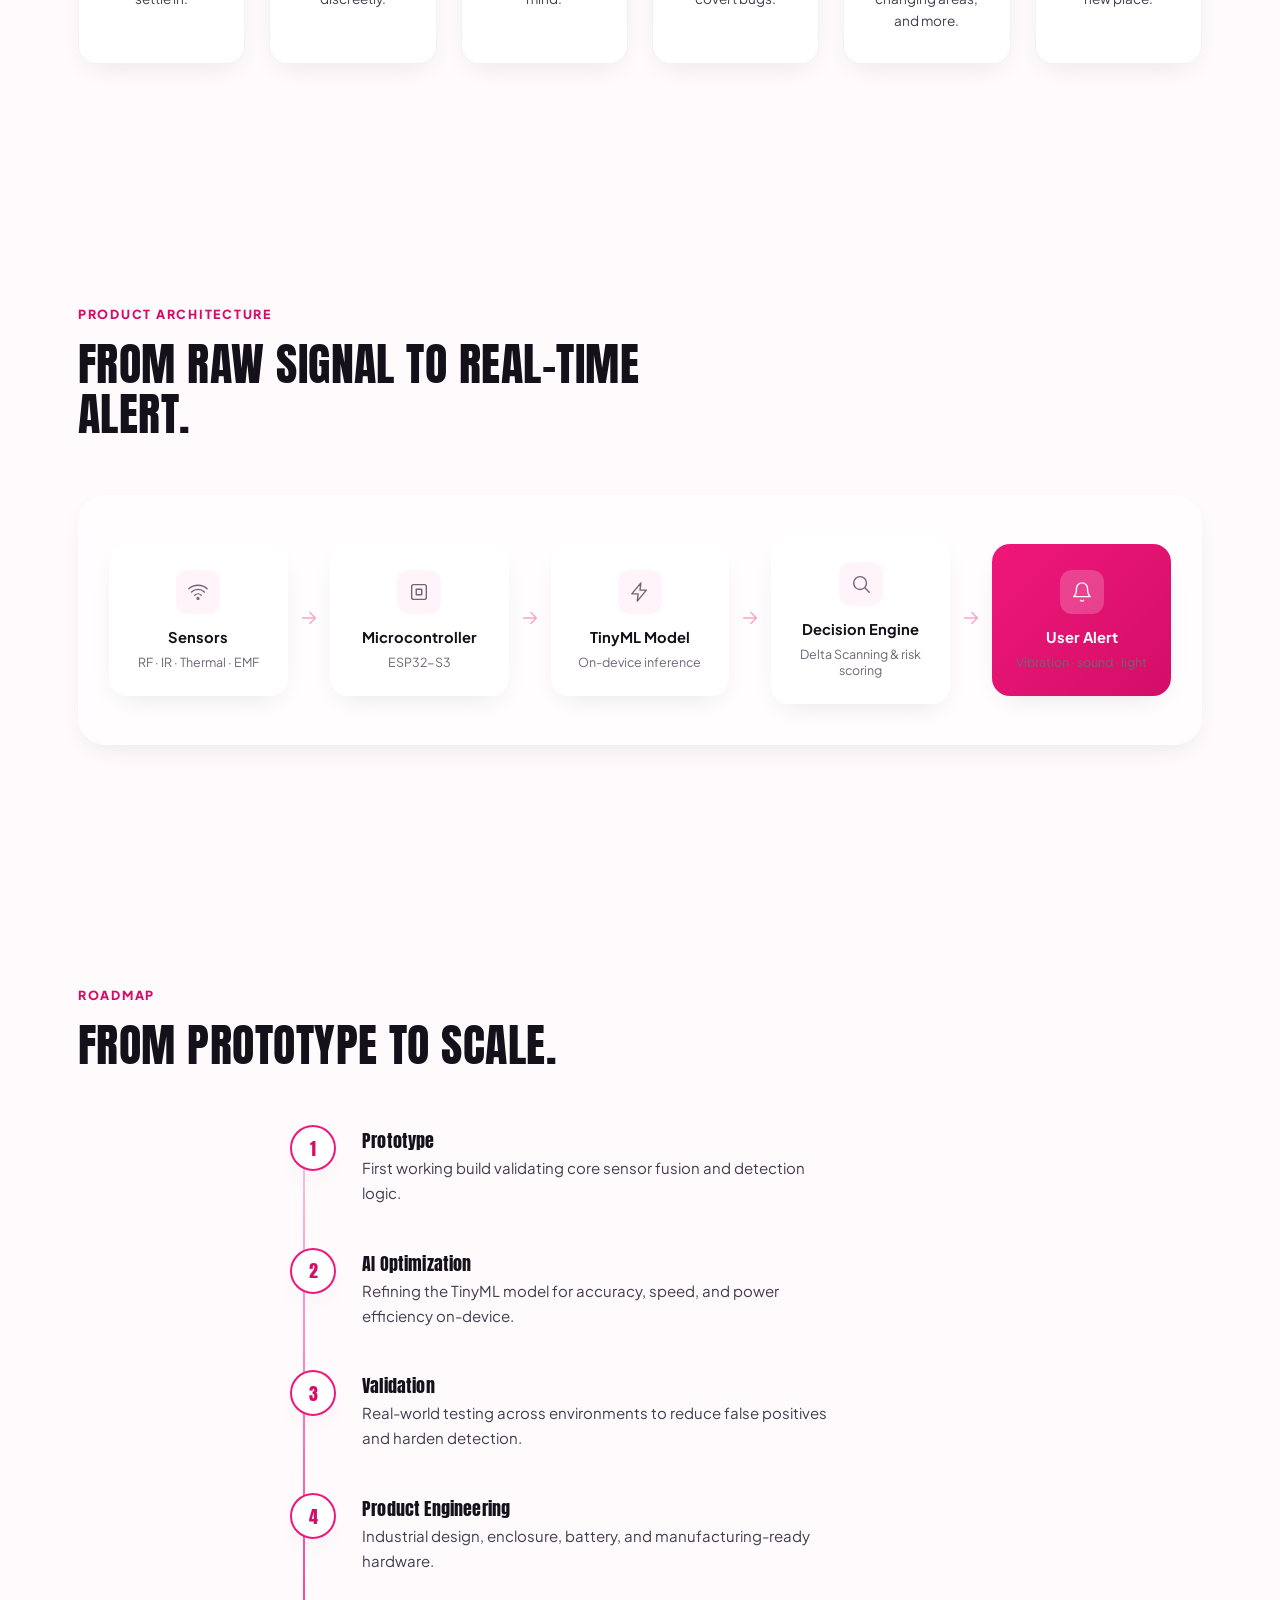
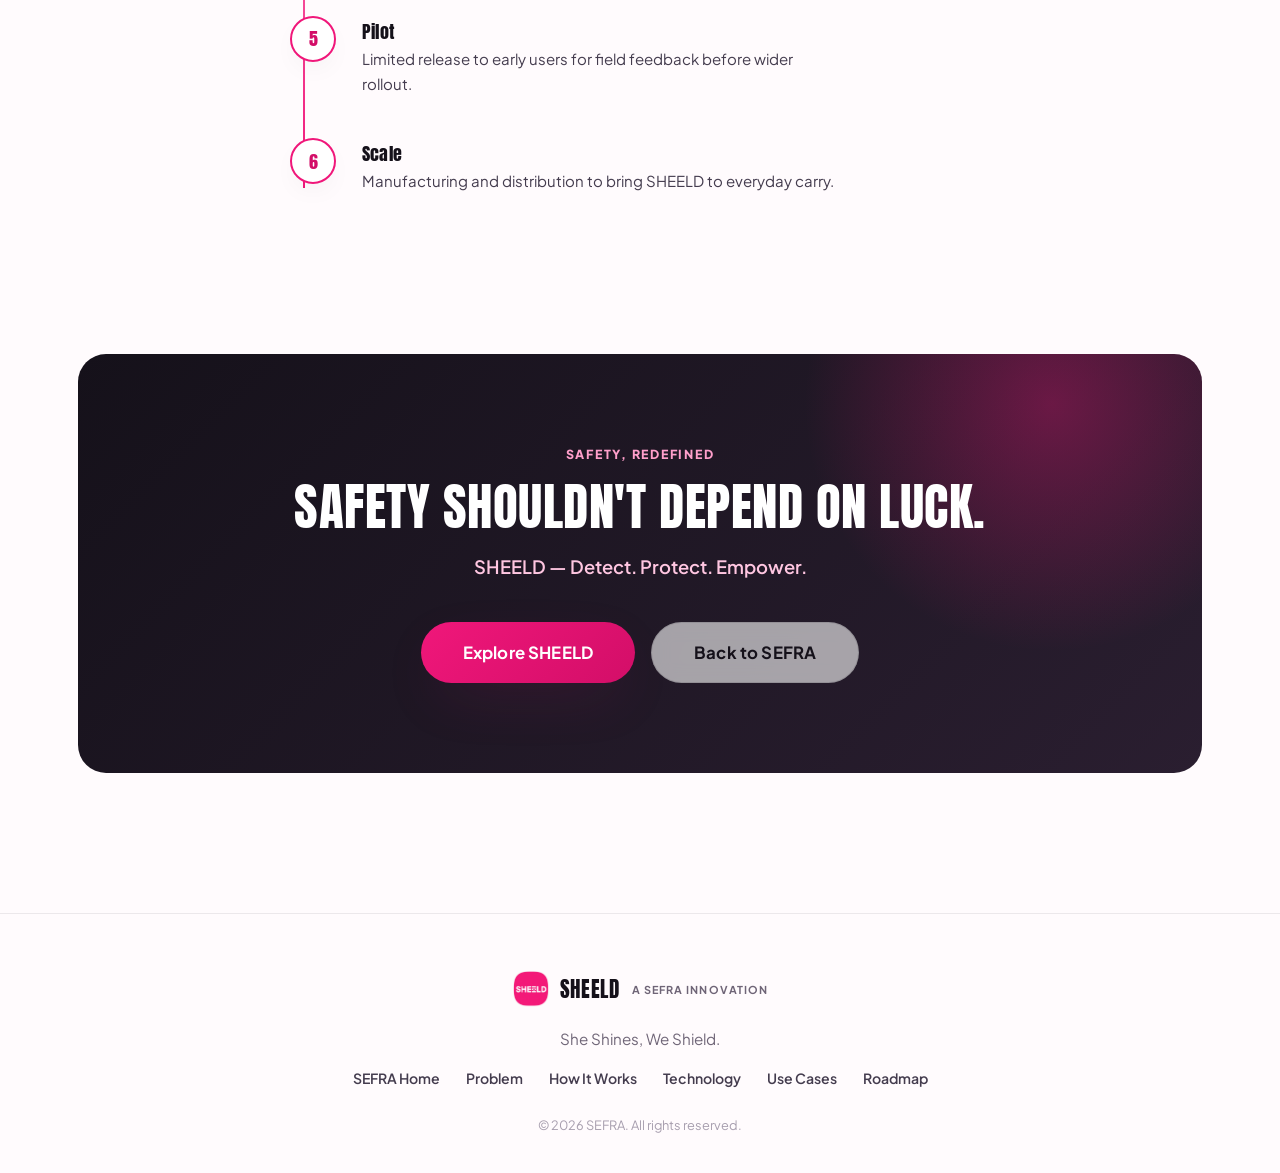
==== commit 2b3e2b26: "Replace hero device image with floating 3D keychain Swap the old product shot for a transparent cuto" ====
--- a/sheeld.html
+++ b/sheeld.html
@@ -61,8 +61,15 @@
       </div>
       <div class="hero-visual reveal">
         <div class="hero-glow" aria-hidden="true"></div>
-        <div class="hero-card float">
-          <img src="assets/hero-device-crop.png" alt="SHEELD wearable safety device" loading="eager">
+        <div class="device-stage">
+          <div class="device-glow" aria-hidden="true"></div>
+          <div class="device-float">
+            <div class="device-tilt">
+              <img class="device-img" src="assets/sheeld-device.png" alt="SHEELD wearable safety device" width="653" height="1100" loading="eager" draggable="false">
+              <span class="device-sheen" aria-hidden="true"></span>
+            </div>
+          </div>
+          <div class="device-shadow" aria-hidden="true"></div>
         </div>
       </div>
     </div>
--- a/css/style.css
+++ b/css/style.css
@@ -31,7 +31,12 @@
 }
 
 * { box-sizing: border-box; }
-html { scroll-behavior: smooth; }
+html {
+  scroll-behavior: smooth;
+  overflow-x: clip;
+  -webkit-text-size-adjust: 100%;
+  text-size-adjust: 100%;
+}
 
 body {
   margin: 0;
@@ -227,7 +232,7 @@
   gap: 40px;
 }
 .hero-title {
-  font-size: clamp(2.8rem, 6vw, 4.6rem);
+  font-size: clamp(2.8rem, 5.2vw, 4.2rem);
   display: flex;
   flex-direction: column;
 }
@@ -247,28 +252,14 @@
 .hero-visual { position: relative; display: flex; justify-content: center; }
 .hero-glow {
   position: absolute;
+  top: 50%; left: 50%;
   width: 420px; height: 420px;
+  max-width: 100%;
+  transform: translate(-50%, -50%);
   background: radial-gradient(circle, var(--pink-300), transparent 70%);
   filter: blur(60px);
   opacity: 0.55;
   border-radius: 50%;
-}
-.hero-card {
-  position: relative;
-  width: min(420px, 90%);
-  border-radius: var(--radius-lg);
-  overflow: hidden;
-  background: var(--glass-bg);
-  border: 1px solid var(--glass-border);
-  backdrop-filter: blur(20px);
-  box-shadow: var(--shadow-soft);
-  padding: 10px;
-}
-.hero-card img { border-radius: calc(var(--radius-lg) - 10px); }
-.float { animation: floaty 5s ease-in-out infinite; }
-@keyframes floaty {
-  0%, 100% { transform: translateY(0); }
-  50% { transform: translateY(-16px); }
 }
 
 .hero-strip {
@@ -308,6 +299,8 @@
   transition: transform 0.3s ease, box-shadow 0.3s ease;
 }
 .card:hover { transform: translateY(-8px); box-shadow: var(--shadow-soft); }
+.grid-next-row { margin-top: 24px; }
+.card-span-center { grid-column: 2 / span 2; }
 .card-icon {
   width: 48px; height: 48px;
   border-radius: 14px;
@@ -599,40 +592,22 @@
 .reveal.in-view { opacity: 1; transform: translateY(0); }
 
 /* ---------- Responsive ---------- */
-@media (max-width: 980px) {
-  .hero-inner { grid-template-columns: 1fr; text-align: center; }
-  .hero-copy { order: 1; }
-  .hero-visual { order: 0; }
-  .hero-actions { justify-content: center; }
-  .hero-sub { margin-left: auto; margin-right: auto; }
-  .meet-grid, .tech-grid { grid-template-columns: 1fr; }
-  .tech-visual { order: -1; }
-  .grid-4 { grid-template-columns: repeat(2, 1fr); }
-  .grid-6 { grid-template-columns: repeat(3, 1fr); }
-  .spec-strip { grid-template-columns: repeat(2, 1fr); }
-  .flow { flex-direction: column; }
-  .flow-arrow { transform: rotate(90deg); padding: 4px 0; }
-  .arch-flow { flex-direction: column; }
-  .arch-arrow { transform: rotate(90deg); }
+/* Large screens */
+@media (min-width: 1600px) {
+  :root { --container: 1320px; }
+}
+
+/* Nav collapses to the hamburger before the 8 links can crowd */
+@media (max-width: 1100px) {
   .nav-links { display: none; }
-}
-
-@media (max-width: 640px) {
-  .section { padding: 90px 20px; }
-  .hero { padding: 130px 20px 50px; }
-  .hero-strip { flex-direction: column; }
-  .grid-4, .grid-6 { grid-template-columns: repeat(2, 1fr); }
-  .spec-strip { grid-template-columns: 1fr; }
-  .nav-cta { display: none; }
   .nav-toggle { display: flex; }
-  .cta-card { padding: 60px 24px; }
-  .brand-word { font-size: 1.1rem; }
-
   .nav-links.open {
     display: flex;
     flex-direction: column;
     position: absolute;
     top: 100%; left: 20px; right: 20px;
+    max-height: calc(100vh - 90px);
+    overflow-y: auto;
     background: var(--white);
     border-radius: var(--radius-md);
     padding: 18px 24px;
@@ -642,6 +617,56 @@
   .nav-toggle.active span:nth-child(1) { transform: translateY(7px) rotate(45deg); }
   .nav-toggle.active span:nth-child(2) { opacity: 0; }
   .nav-toggle.active span:nth-child(3) { transform: translateY(-7px) rotate(-45deg); }
+}
+
+/* Tablet */
+@media (max-width: 980px) {
+  .hero-inner { grid-template-columns: 1fr; text-align: center; }
+  .hero-title { font-size: clamp(2.6rem, 8vw, 4rem); }
+  .hero-actions { justify-content: center; }
+  .hero-sub { margin-left: auto; margin-right: auto; }
+  .hero-glow { width: min(420px, 100%); }
+  .meet-grid, .tech-grid { grid-template-columns: 1fr; }
+  .tech-visual { order: -1; }
+  .meet-glow, .tech-glow { inset: 0; }
+  .grid-4 { grid-template-columns: repeat(2, 1fr); }
+  .grid-6 { grid-template-columns: repeat(3, 1fr); }
+  .card-span-center { grid-column: 1 / -1; }
+  .spec-strip { grid-template-columns: repeat(2, 1fr); }
+  .flow { flex-direction: column; }
+  .flow-arrow { transform: rotate(90deg); padding: 4px 0; }
+  .arch-flow { flex-direction: column; }
+  .arch-arrow { transform: rotate(90deg); }
+}
+
+/* Phone */
+@media (max-width: 640px) {
+  .nav-inner { padding: 0 20px; gap: 12px; }
+  .hero-title { font-size: clamp(2.1rem, 9.2vw, 3rem); }
+  .hero-sub { font-size: 1.02rem; }
+  .section-head h2 { font-size: clamp(1.7rem, 7.4vw, 2.2rem); }
+  .section { padding: 72px 20px; }
+  .section-head { margin-bottom: 36px; }
+  .hero { padding: 112px 20px 40px; }
+  .hero-strip { flex-direction: column; margin-top: 56px; padding: 24px; }
+  .hero-actions .btn { flex: 1 1 100%; }
+  .pulse-visual { max-width: 280px; margin: 0 auto; }
+  .pulse-core { width: 112px; height: 112px; }
+  .pulse-core svg { width: 46px; height: 46px; }
+  .grid-4 { grid-template-columns: 1fr; }
+  .grid-6 { grid-template-columns: repeat(2, 1fr); }
+  .card { padding: 26px 22px; }
+  .spec-strip { grid-template-columns: 1fr; }
+  .nav-cta { display: none; }
+  .cta-section { padding: 20px 20px 90px; }
+  .cta-card { padding: 56px 22px; }
+  .cta-actions .btn { flex: 1 1 100%; }
+  .contact-details { flex-direction: column; align-items: stretch; }
+  .contact-pill { text-align: center; }
+  .brand-word { font-size: 1.1rem; }
+  .timeline { padding-left: 0; }
+  .timeline-item { gap: 18px; }
+  .footer { padding: 44px 20px 30px; }
 }
 
 /* ================================================================
@@ -817,16 +842,6 @@
   border: 1px solid rgba(21,17,26,0.08);
 }
 .flagship-visual { position: relative; }
-.flagship-card {
-  border-radius: var(--radius-lg);
-  overflow: hidden;
-  background: var(--glass-bg);
-  border: 1px solid var(--glass-border);
-  backdrop-filter: blur(20px);
-  box-shadow: var(--shadow-soft);
-  padding: 10px;
-}
-.flagship-card img { border-radius: calc(var(--radius-lg) - 10px); }
 
 /* Portfolio (section 05) */
 .portfolio-grid {
@@ -1041,3 +1056,86 @@
   .philosophy-grid { grid-template-columns: 1fr; }
   .impact-grid { grid-template-columns: 1fr; }
 }
+
+/* ================================================================
+   Floating 3D device (cutout PNG + perspective tilt + sheen)
+   ================================================================ */
+.device-stage {
+  position: relative;
+  width: min(100%, 320px);
+  margin: 0 auto;
+  padding: 14px 0 52px;
+}
+.device-glow {
+  position: absolute;
+  top: 42%; left: 50%;
+  width: 150%; aspect-ratio: 1;
+  max-width: 560px;
+  transform: translate(-50%, -50%);
+  background: radial-gradient(circle, rgba(255, 159, 203, 0.55), transparent 68%);
+  filter: blur(46px);
+  pointer-events: none;
+}
+.device-float {
+  position: relative;
+  animation: deviceFloat 6s ease-in-out infinite;
+  will-change: transform;
+}
+.device-tilt {
+  position: relative;
+  isolation: isolate;
+  transform: perspective(1000px) rotateX(var(--rx, 0deg)) rotateY(var(--ry, 0deg));
+  transition: transform 0.35s cubic-bezier(0.2, 0.7, 0.2, 1);
+  will-change: transform;
+}
+.device-img {
+  display: block;
+  width: 100%;
+  height: auto;
+  filter: drop-shadow(0 26px 24px rgba(150, 20, 90, 0.28)) drop-shadow(0 4px 6px rgba(21, 17, 26, 0.18));
+  user-select: none;
+  -webkit-user-drag: none;
+}
+/* specular highlight, clipped to the device silhouette */
+.device-sheen {
+  position: absolute;
+  inset: 0;
+  pointer-events: none;
+  background: linear-gradient(105deg, transparent 32%, rgba(255, 255, 255, 0.85) 48%, rgba(255, 255, 255, 0.15) 56%, transparent 68%);
+  background-size: 320% 100%;
+  background-position: 130% 0;
+  mix-blend-mode: soft-light;
+  -webkit-mask: url("../assets/sheeld-device.png") center / 100% 100% no-repeat;
+  mask: url("../assets/sheeld-device.png") center / 100% 100% no-repeat;
+  animation: deviceSheen 6s ease-in-out infinite;
+}
+.device-shadow {
+  position: absolute;
+  left: 50%; bottom: 8px;
+  width: 58%; height: 22px;
+  transform: translateX(-50%);
+  background: radial-gradient(ellipse at center, rgba(120, 20, 70, 0.42), rgba(120, 20, 70, 0) 70%);
+  filter: blur(7px);
+  animation: deviceShadow 6s ease-in-out infinite;
+}
+@keyframes deviceFloat {
+  0%, 100% { transform: translateY(0) rotateZ(-1.6deg) rotateY(-7deg); }
+  50% { transform: translateY(-20px) rotateZ(1.6deg) rotateY(7deg); }
+}
+@keyframes deviceShadow {
+  0%, 100% { transform: translateX(-50%) scale(1); opacity: 0.95; }
+  50% { transform: translateX(-50%) scale(0.74); opacity: 0.5; }
+}
+@keyframes deviceSheen {
+  0%, 12% { background-position: 130% 0; }
+  58%, 100% { background-position: -30% 0; }
+}
+.flagship-visual { display: flex; justify-content: center; }
+@media (max-width: 640px) {
+  .device-stage { width: min(100%, 230px); padding-bottom: 44px; }
+}
+@media (prefers-reduced-motion: reduce) {
+  .device-float, .device-shadow, .device-sheen { animation: none; }
+  .device-sheen { background-position: 40% 0; }
+  .device-tilt { transition: none; }
+}
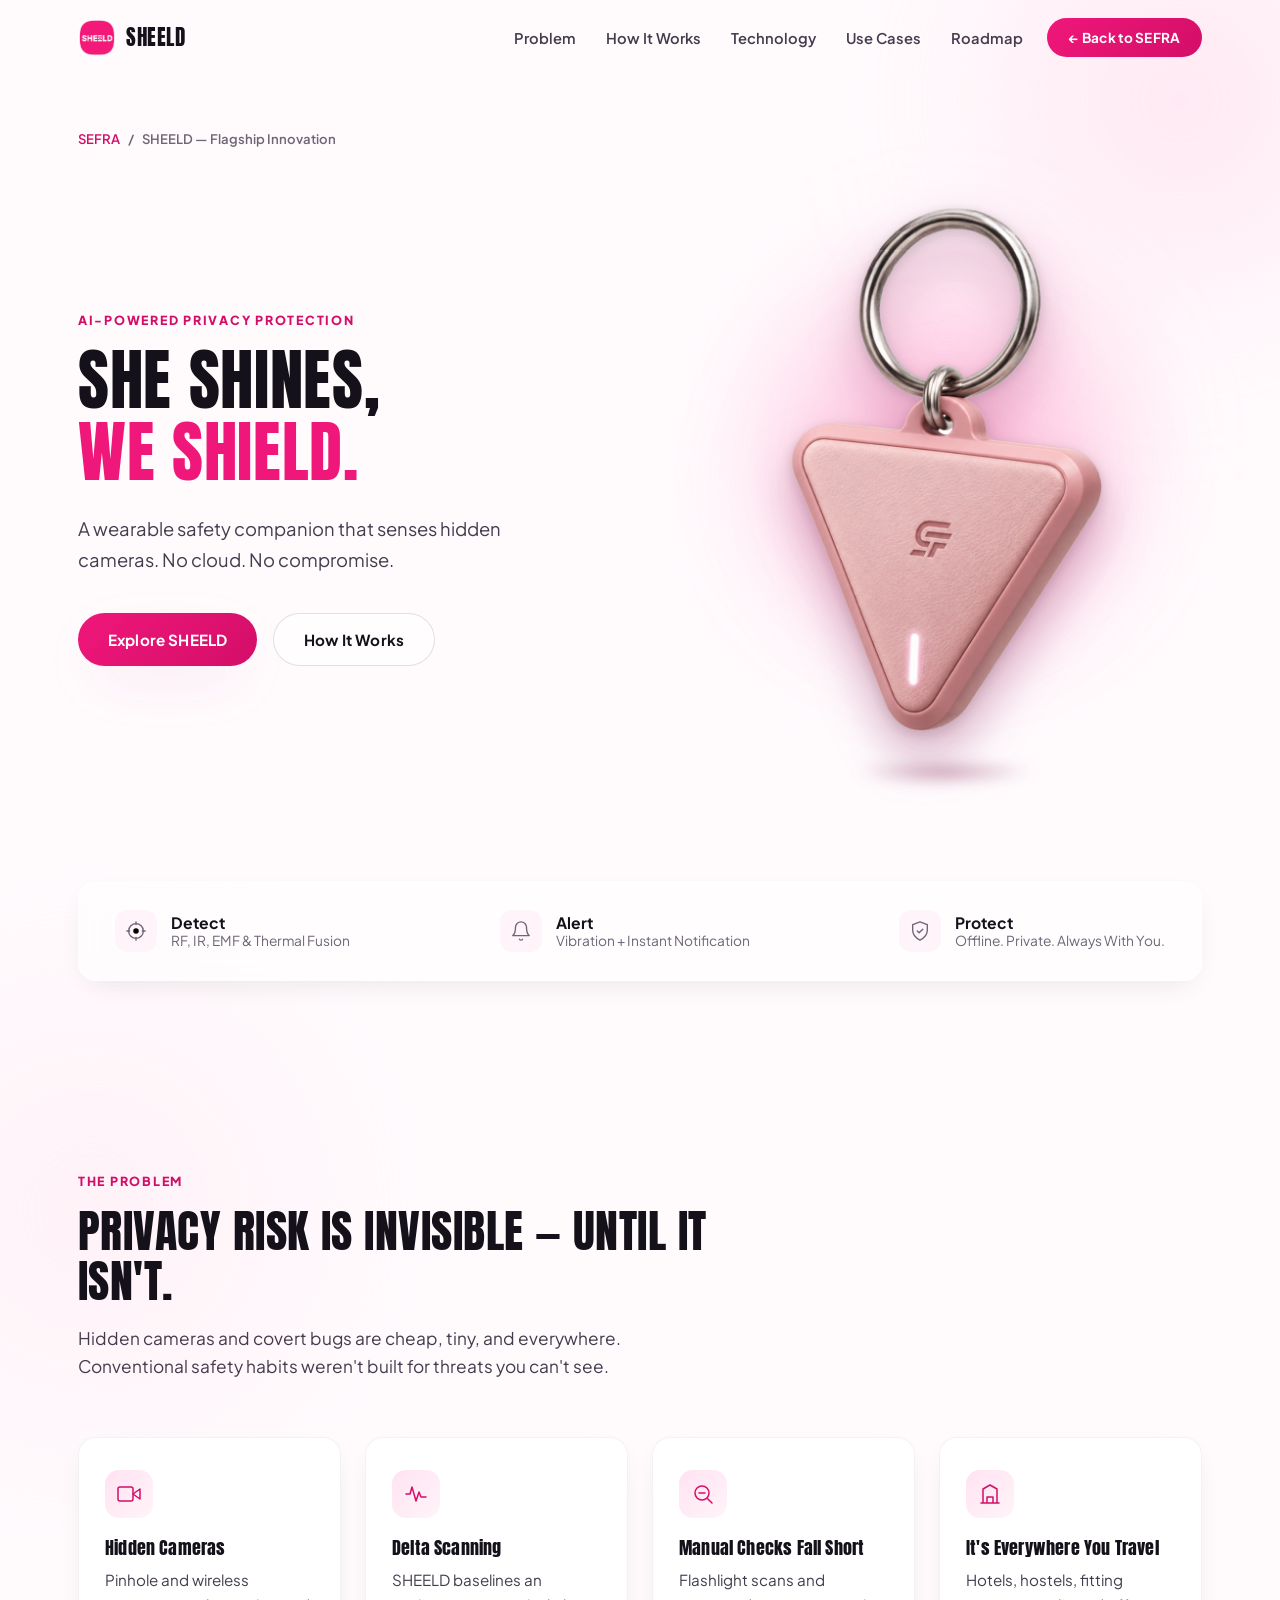
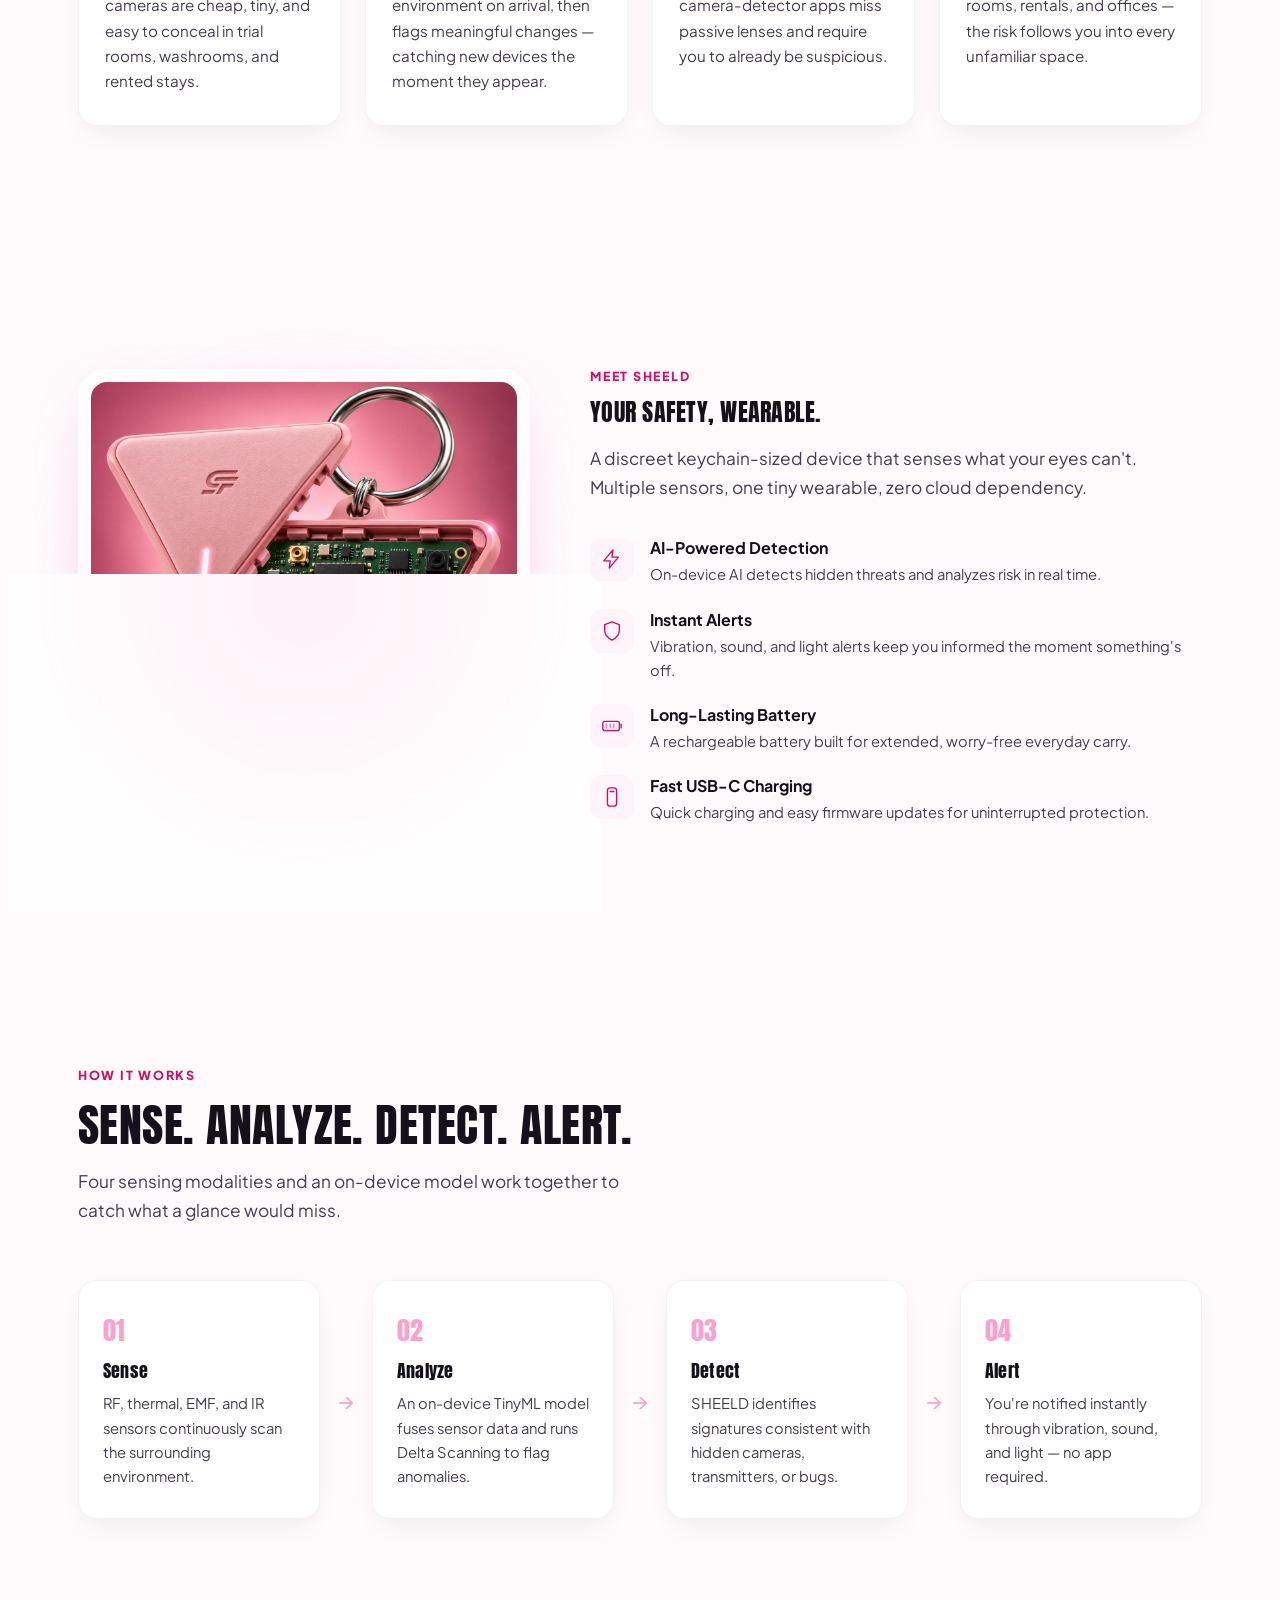
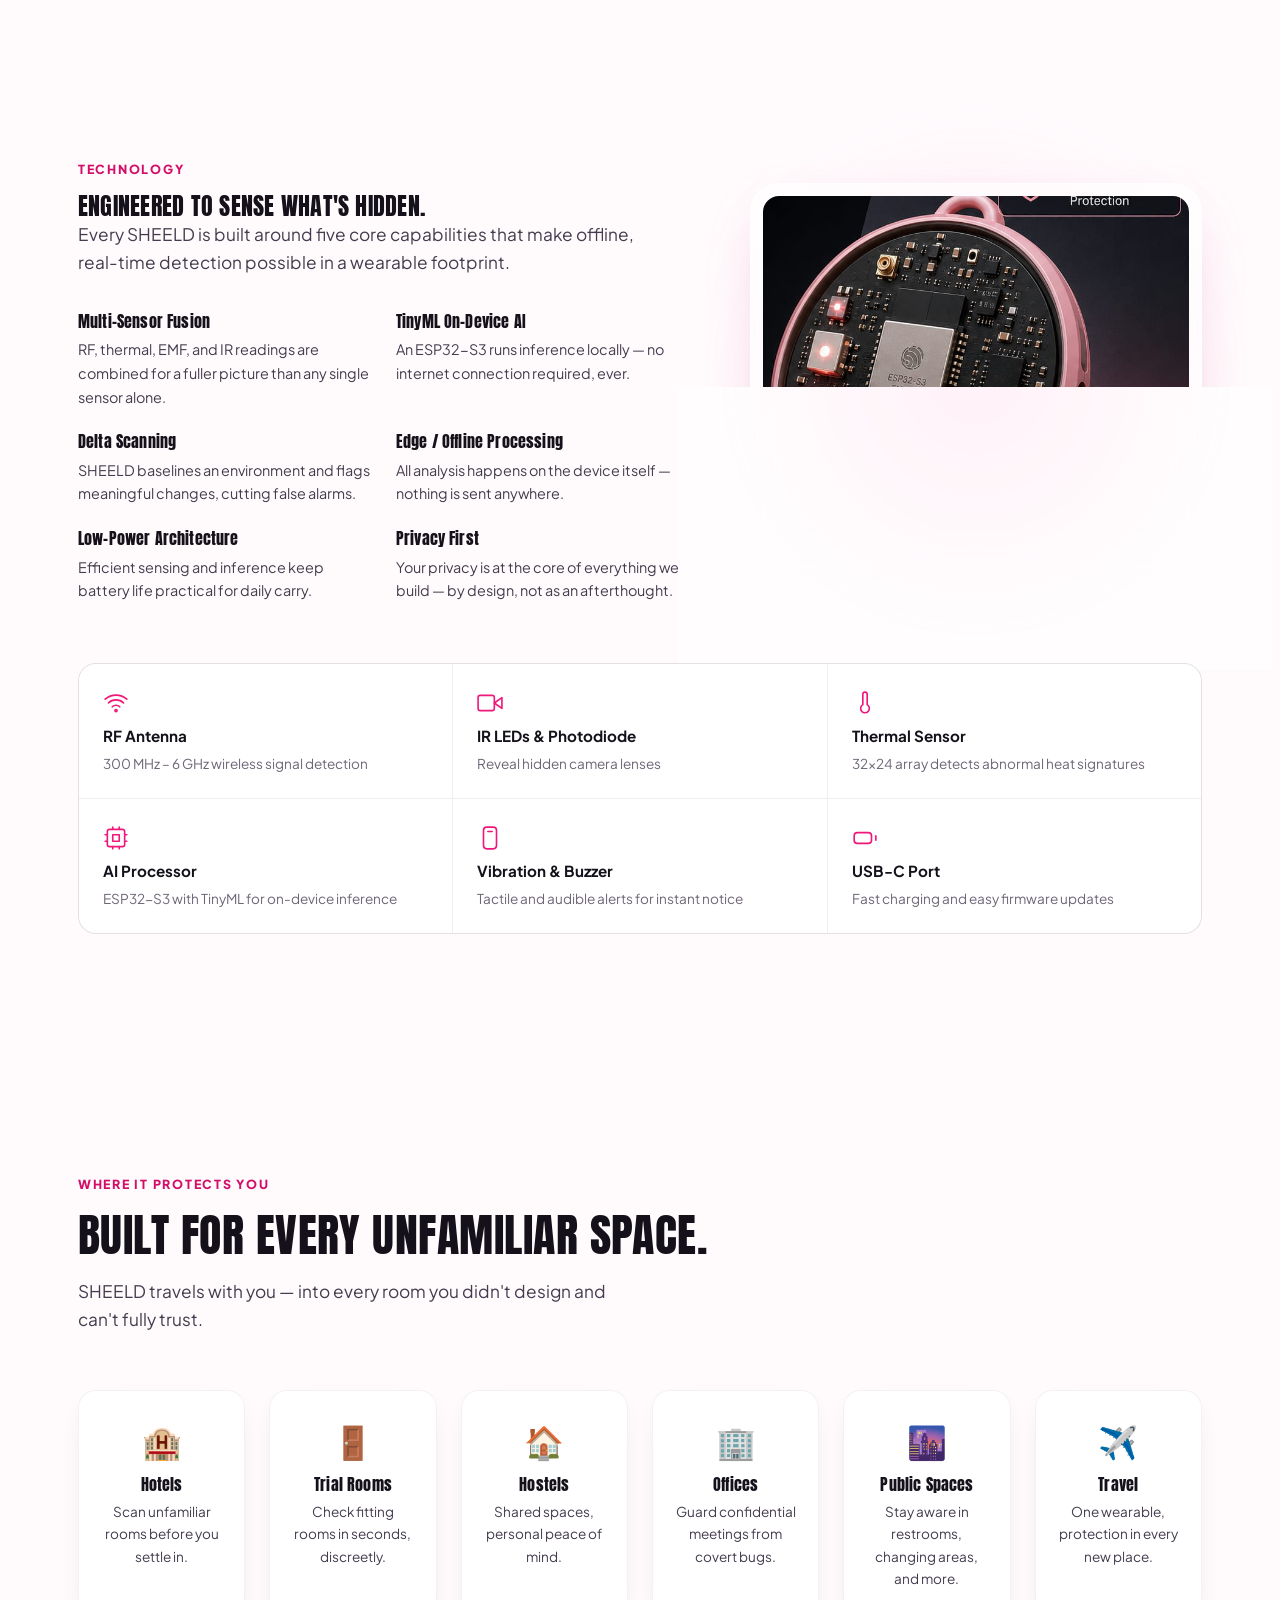
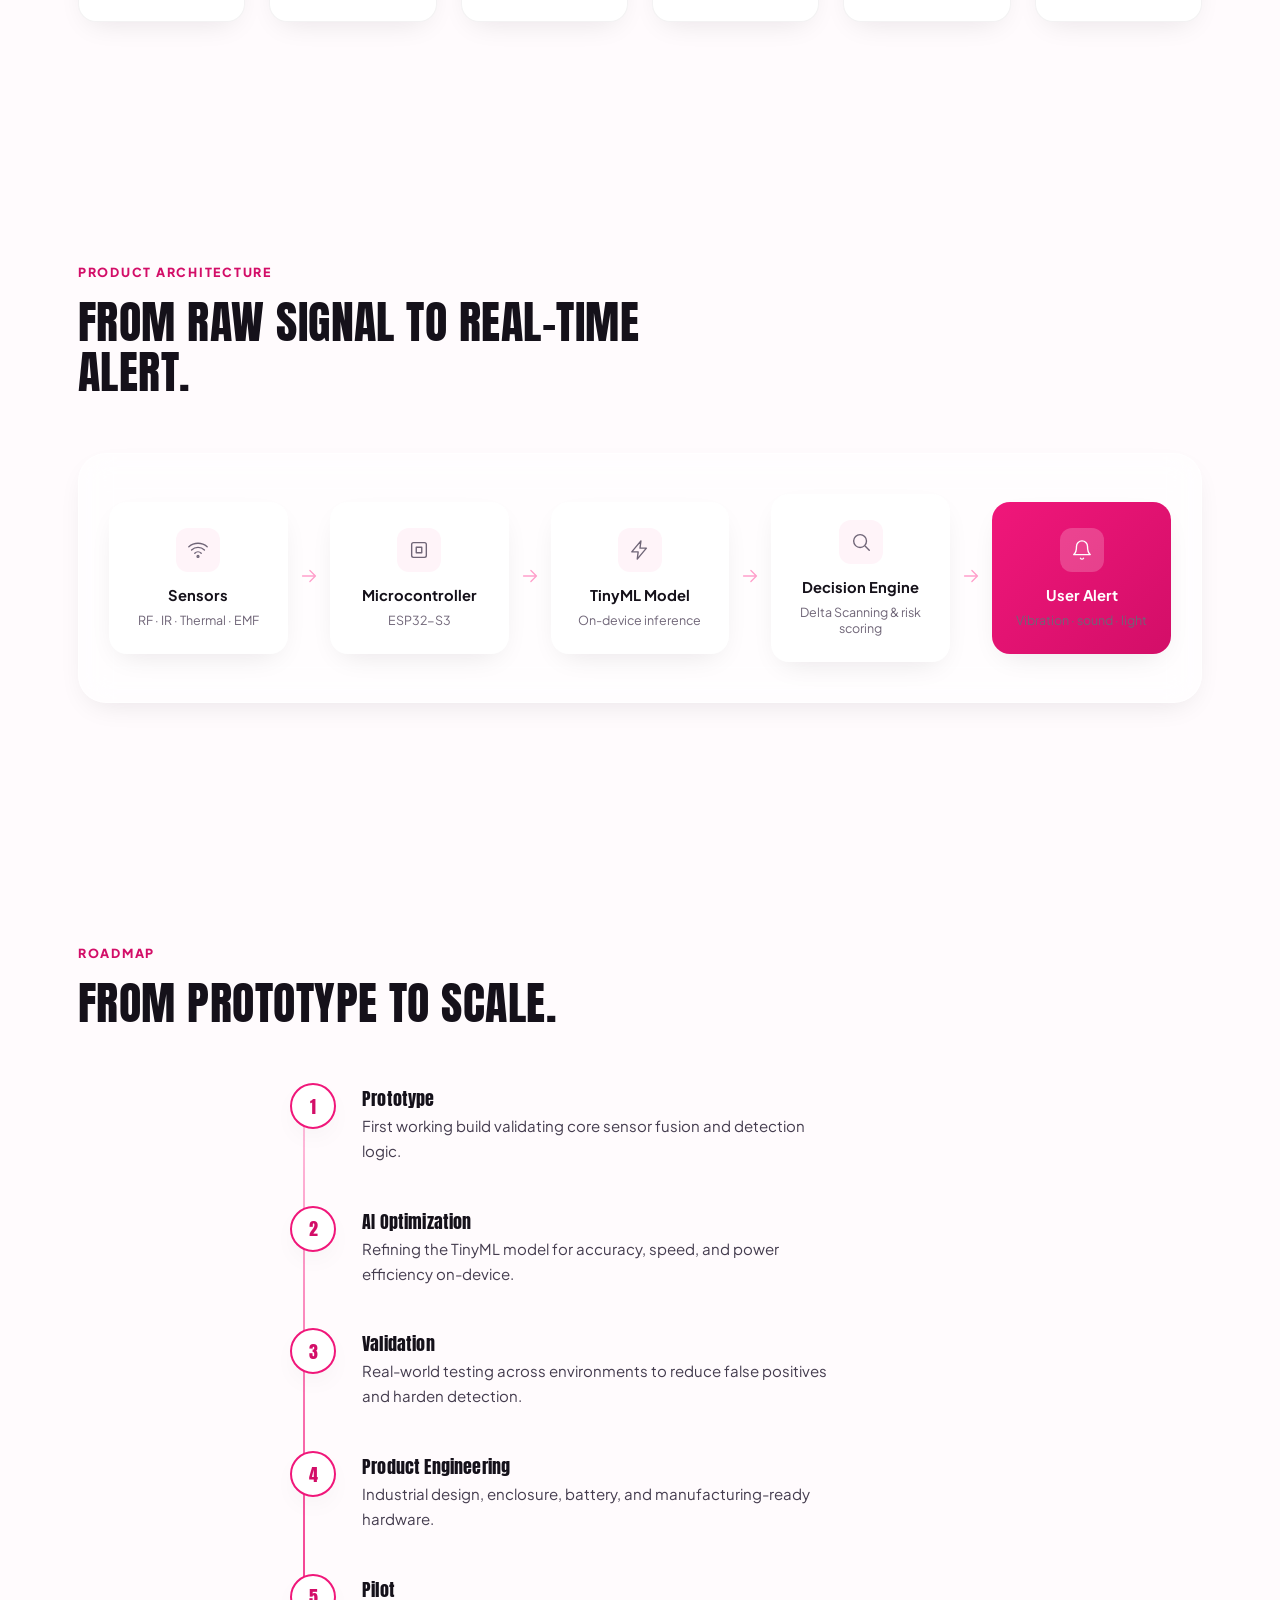
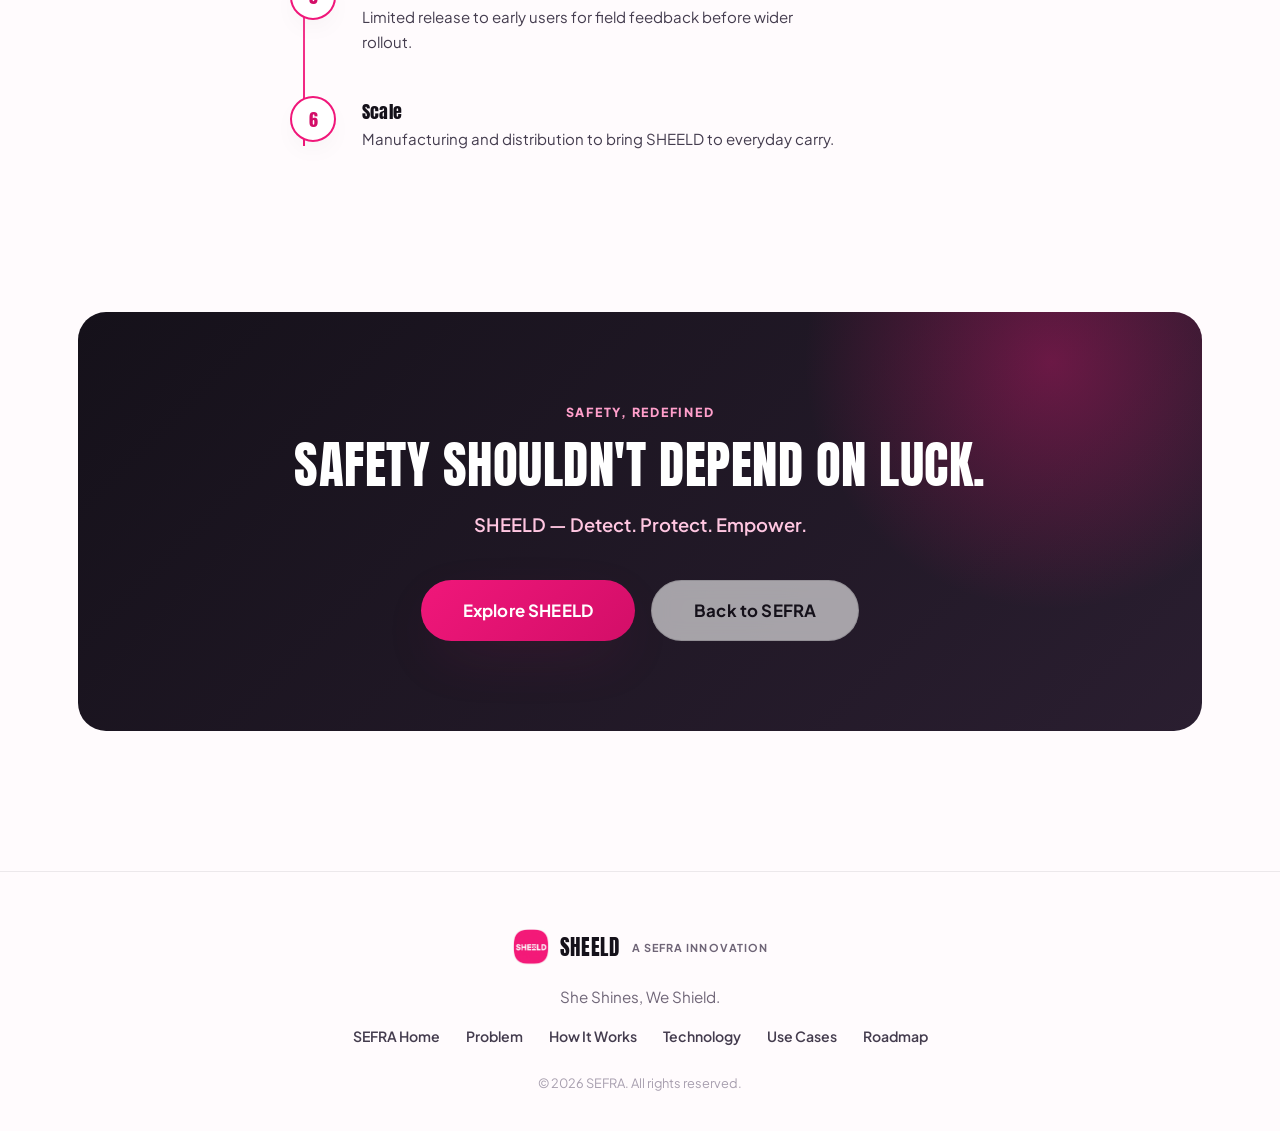
==== commit bb45597c: "Swap Meet SHEELD image for the opened keychain render Replace the circular board shot with the opene" ====
--- a/sheeld.html
+++ b/sheeld.html
@@ -140,7 +140,7 @@
       <div class="meet-visual reveal">
         <div class="meet-glow" aria-hidden="true"></div>
         <div class="meet-card">
-          <img src="assets/device-top-crop.png" alt="SHEELD internal hardware — ESP32-S3 sensor board" loading="lazy">
+          <img src="assets/sheeld-open.jpg" alt="SHEELD opened up to show the ESP32-S3 sensor board inside" width="1254" height="1254" loading="lazy">
         </div>
       </div>
       <div class="meet-copy reveal">
--- a/css/style.css
+++ b/css/style.css
@@ -47,7 +47,7 @@
   -webkit-font-smoothing: antialiased;
 }
 
-img { max-width: 100%; display: block; }
+img { max-width: 100%; height: auto; display: block; }
 
 h1, h2, h3, h4 {
   font-family: var(--font-display);
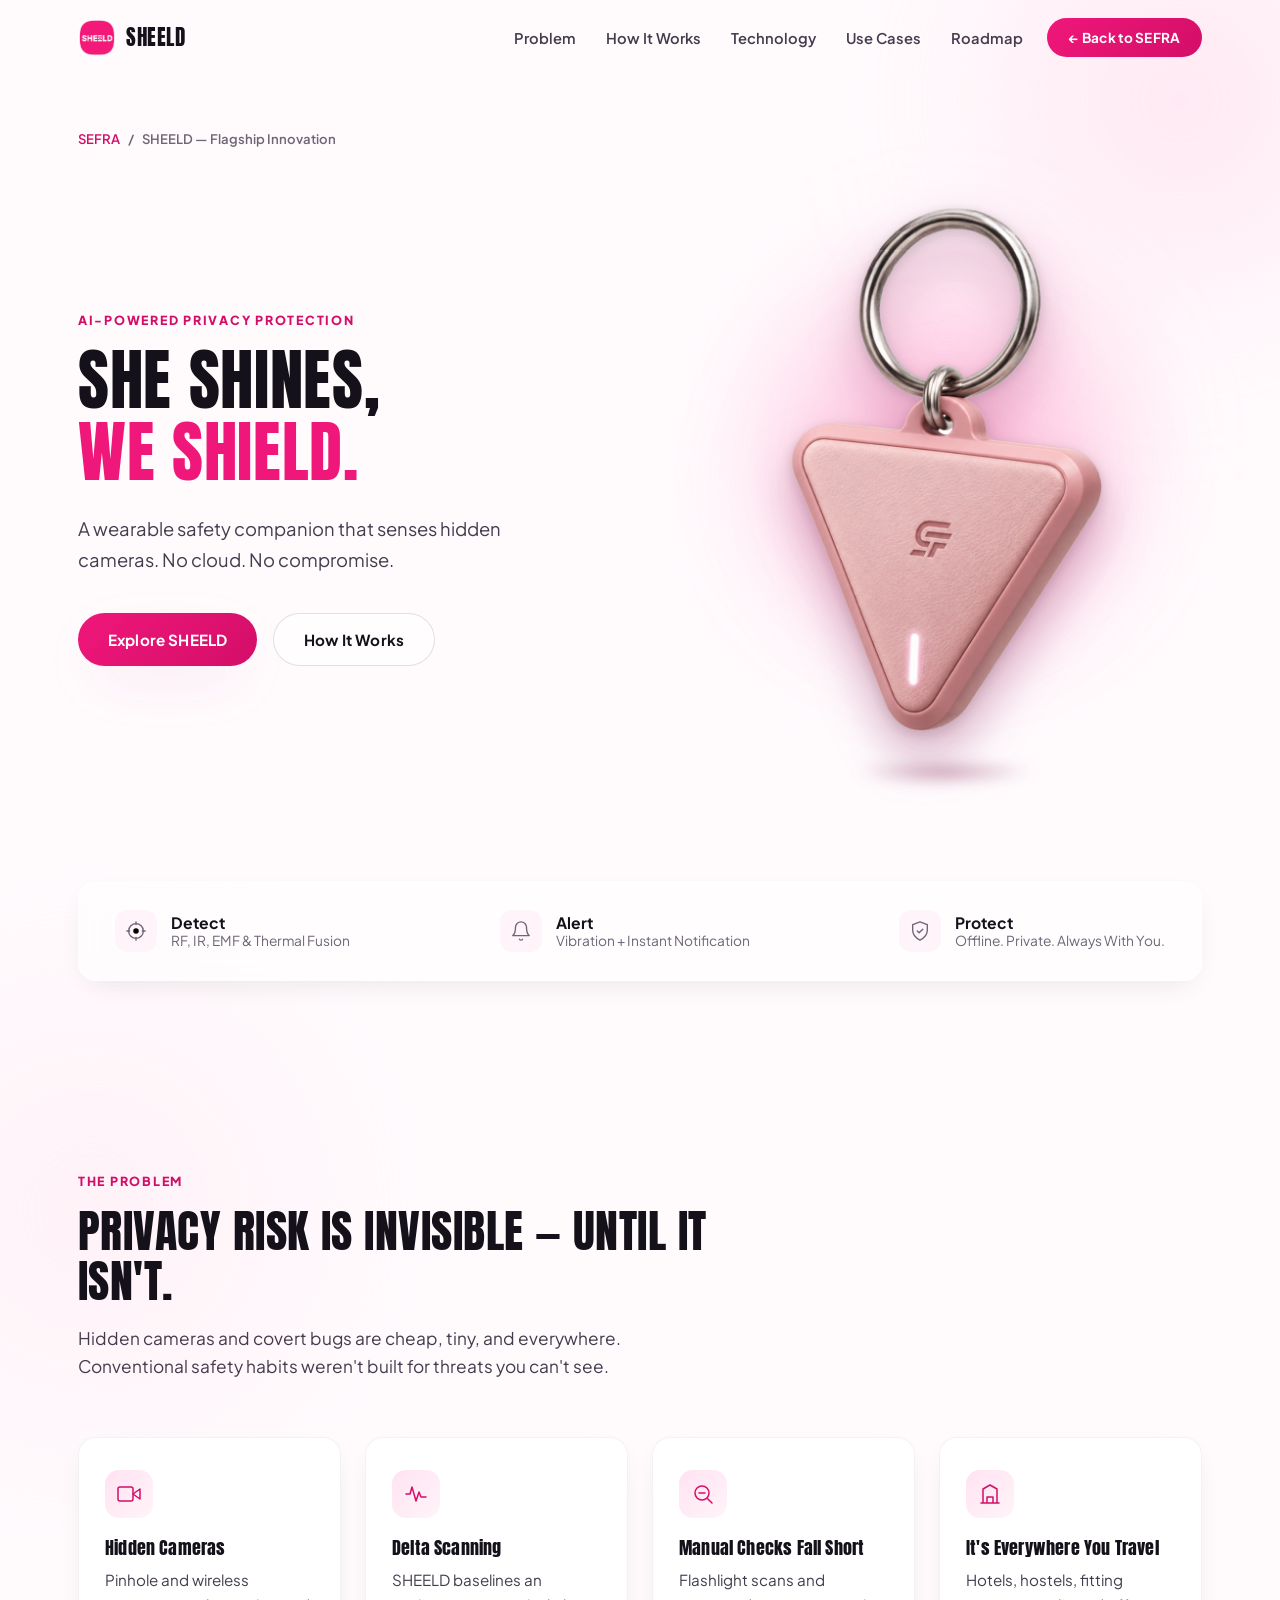
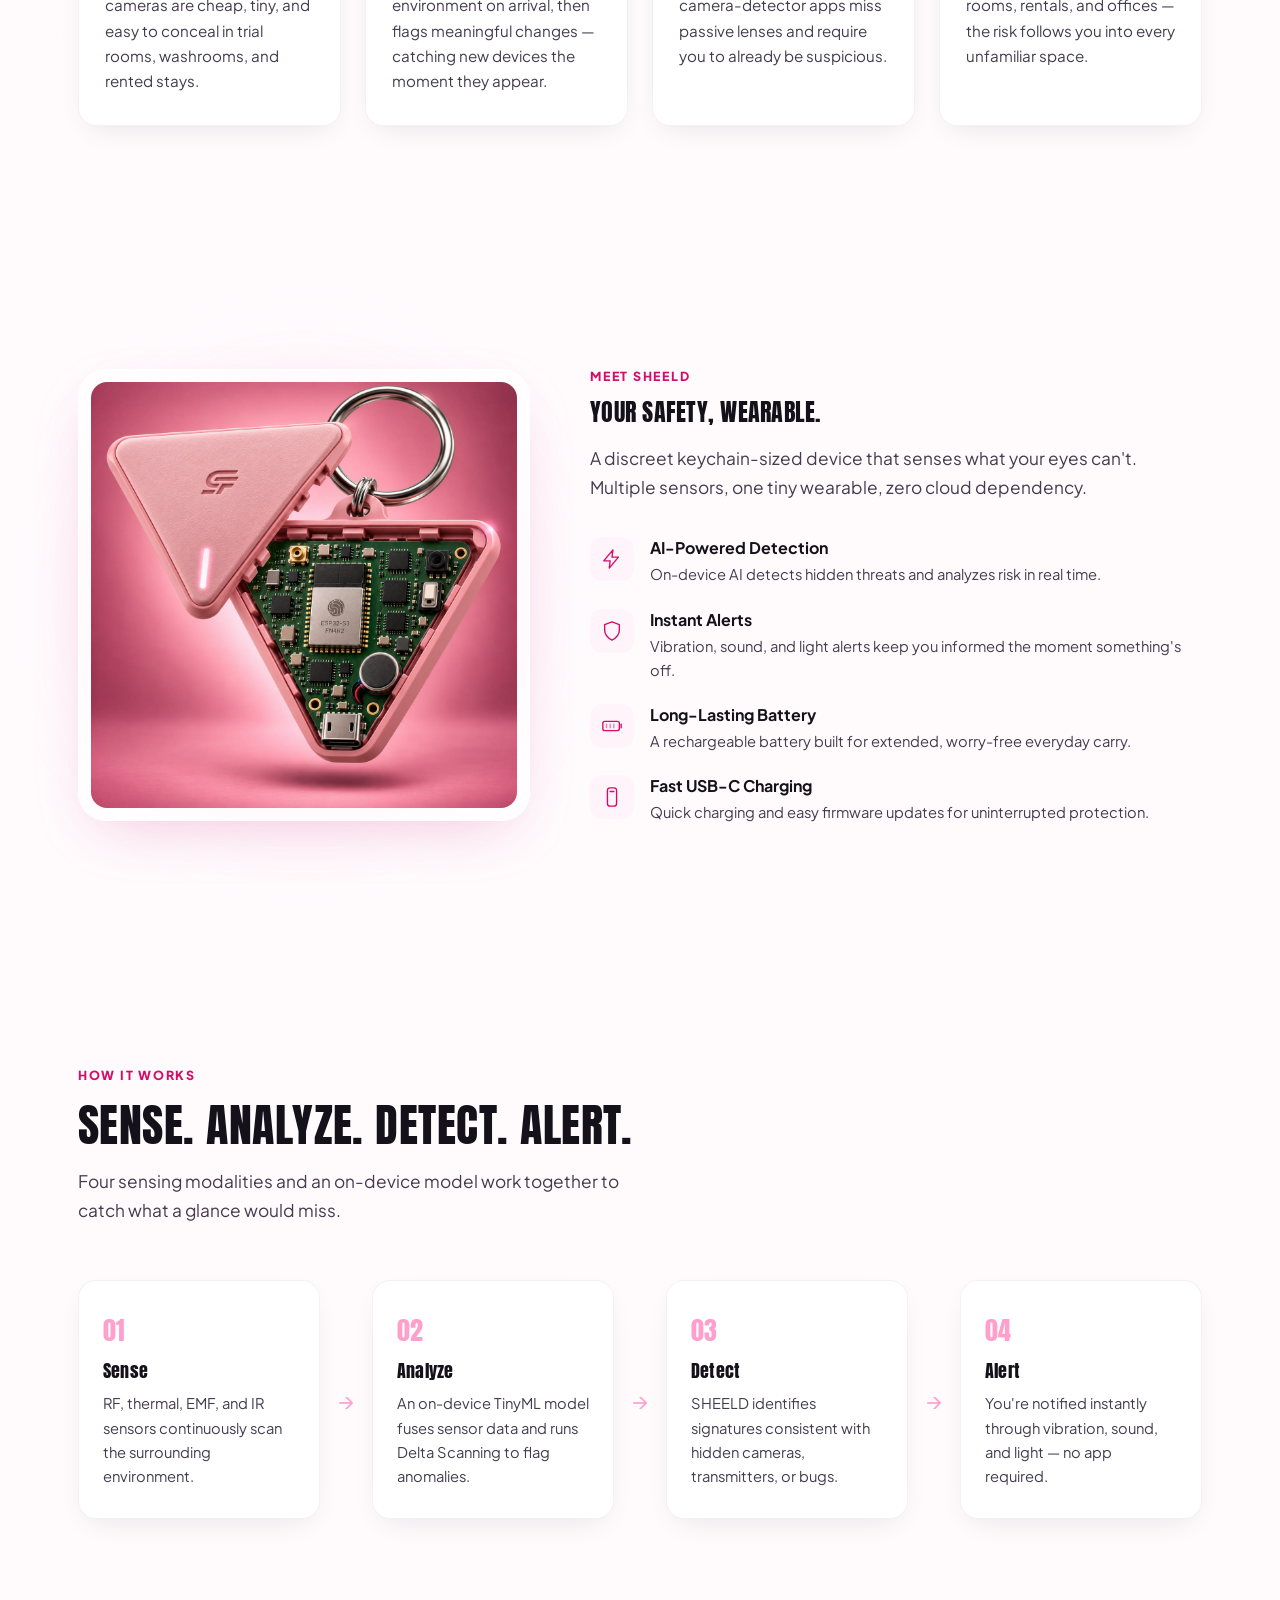
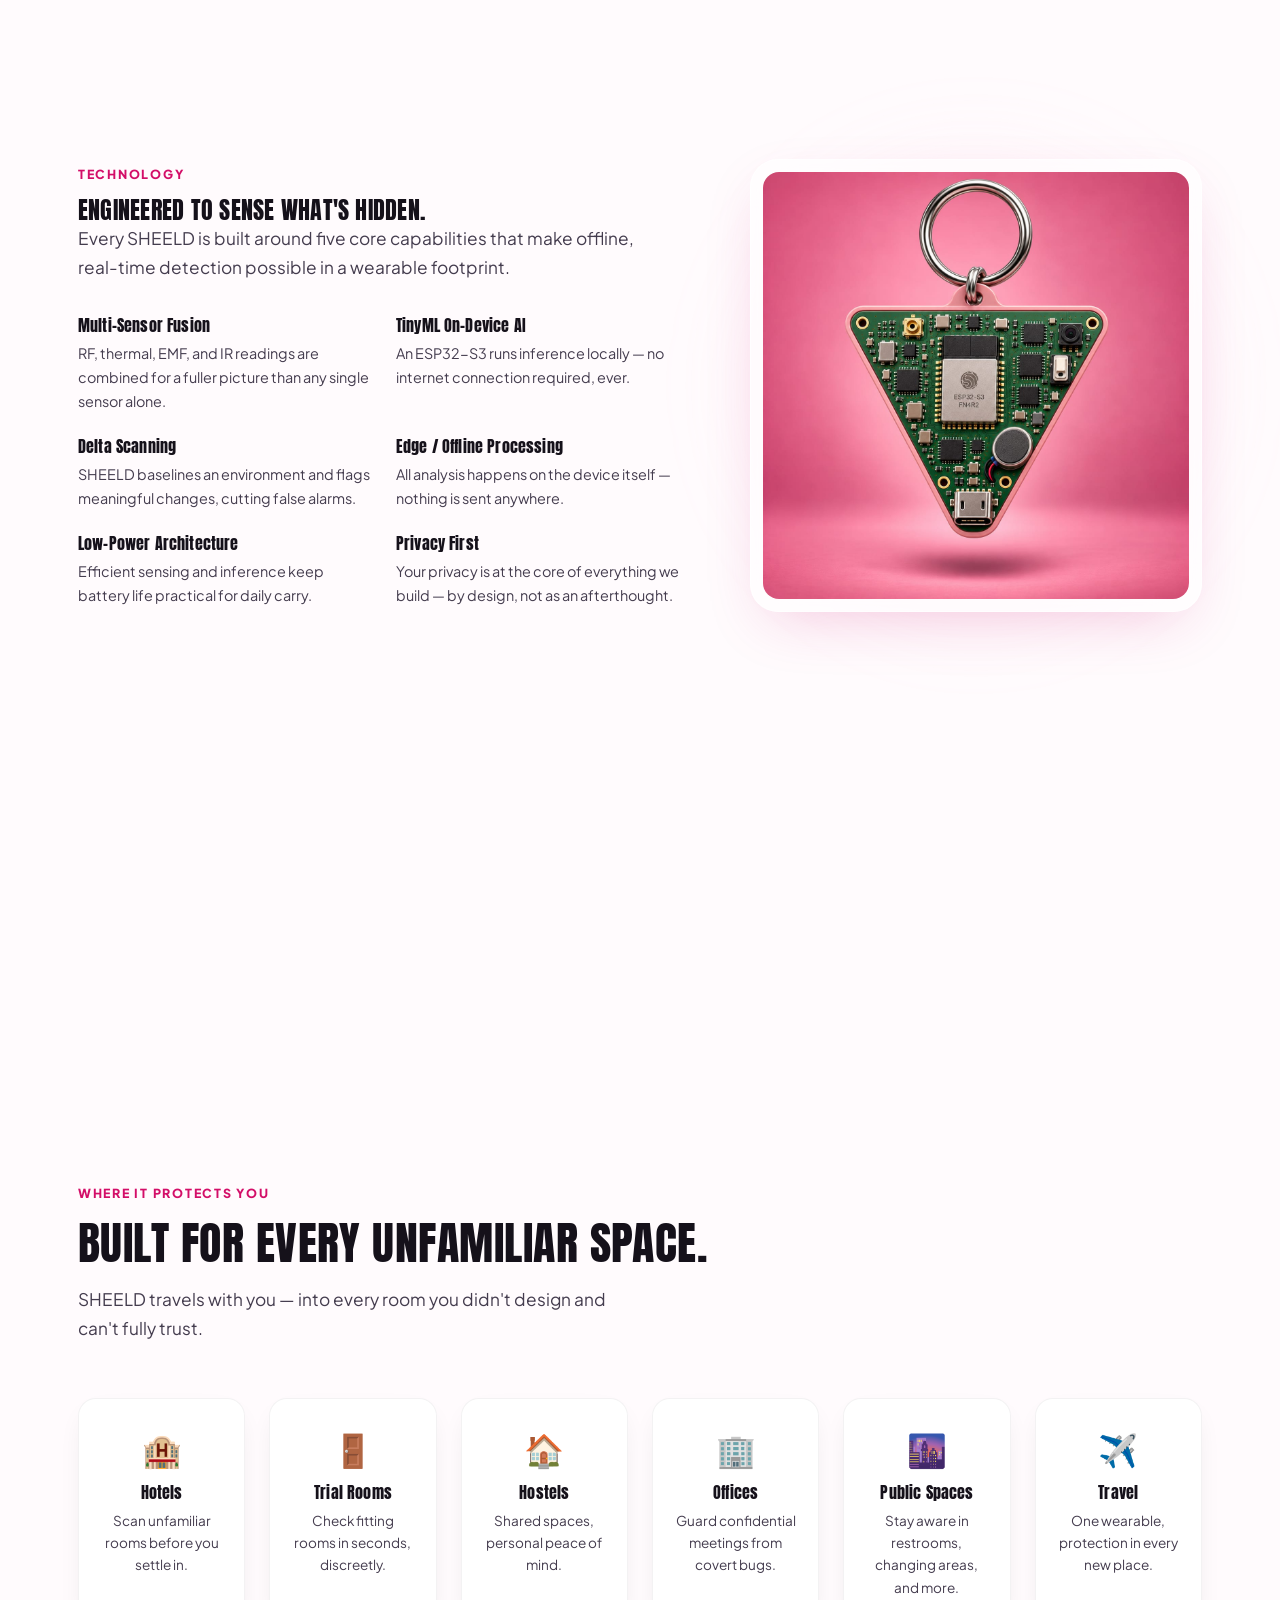
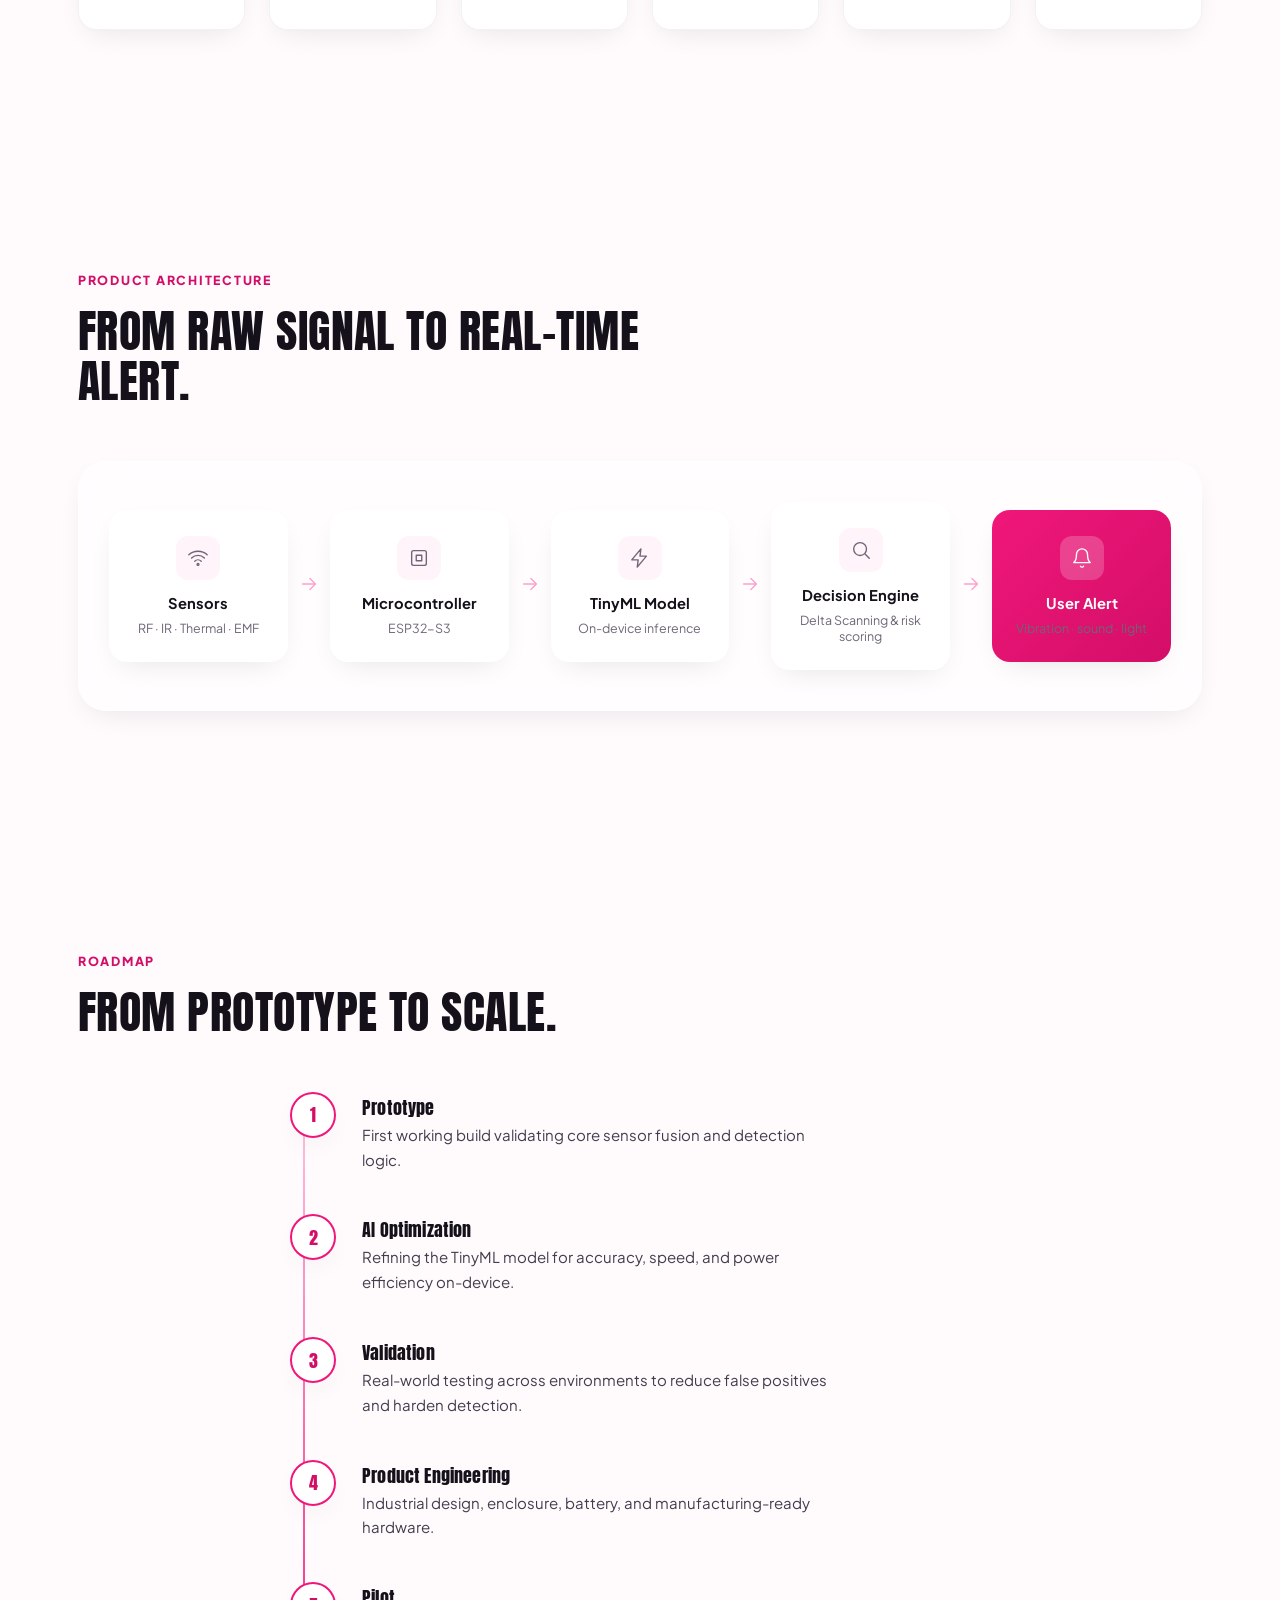
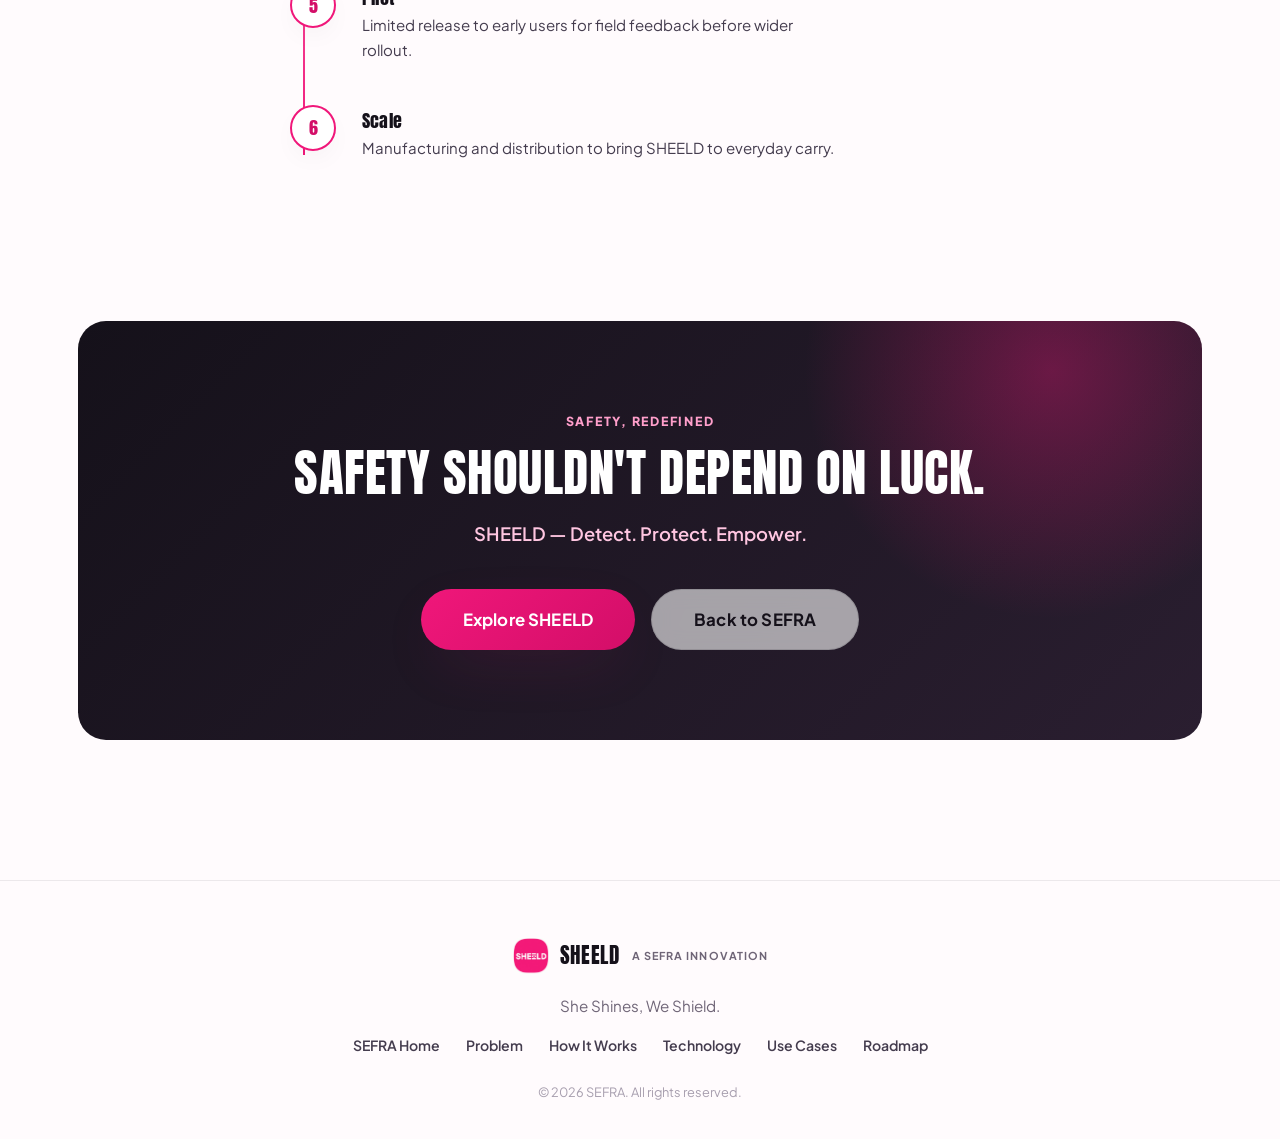
==== commit 48df10fc: "Swap Technology section image for the triangle board render Replace the cropped circular board shot " ====
--- a/sheeld.html
+++ b/sheeld.html
@@ -248,7 +248,7 @@
       <div class="tech-visual reveal">
         <div class="tech-glow" aria-hidden="true"></div>
         <div class="tech-card">
-          <img src="assets/device-back-crop.png" alt="SHEELD circuit board with RF, IR, and thermal sensors" loading="lazy">
+          <img src="assets/sheeld-board.jpg" alt="SHEELD circuit board with ESP32-S3, RF connector, camera sensor and vibration motor" width="1254" height="1254" loading="lazy">
         </div>
       </div>
     </div>
